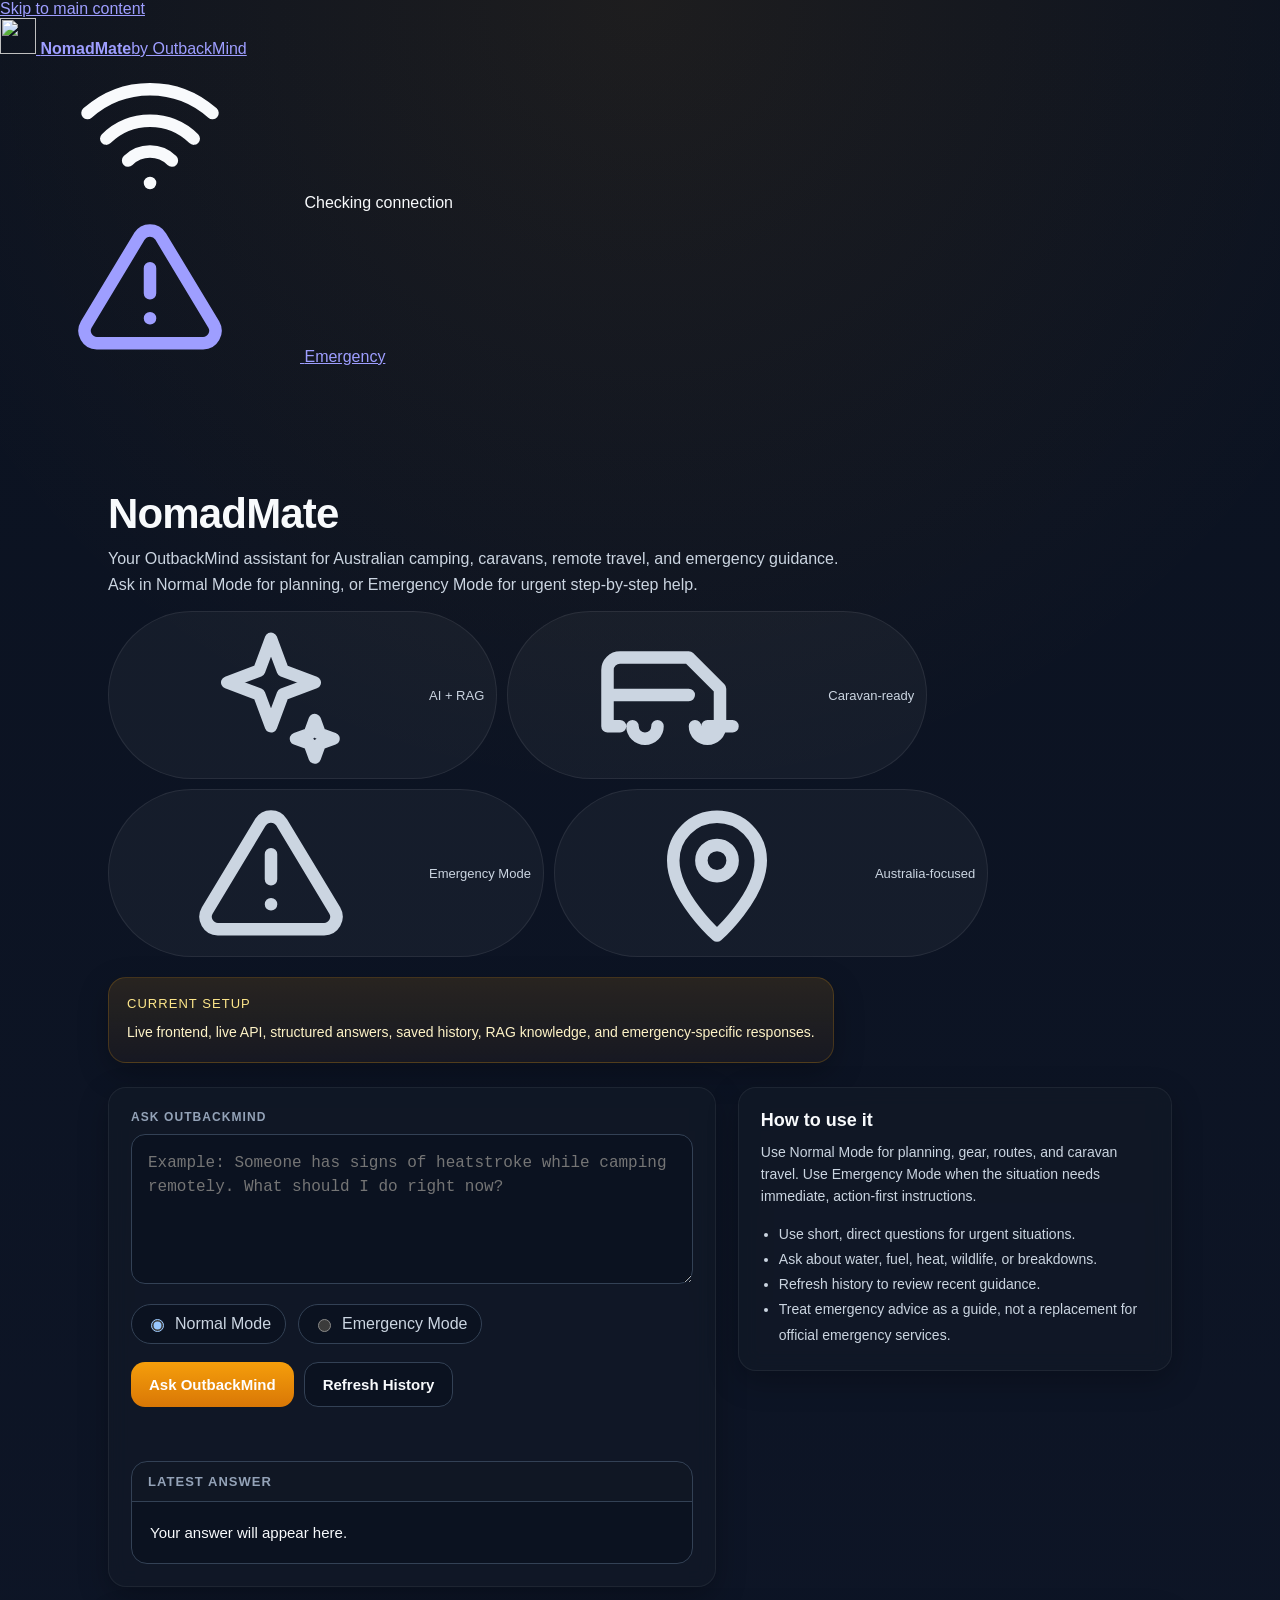
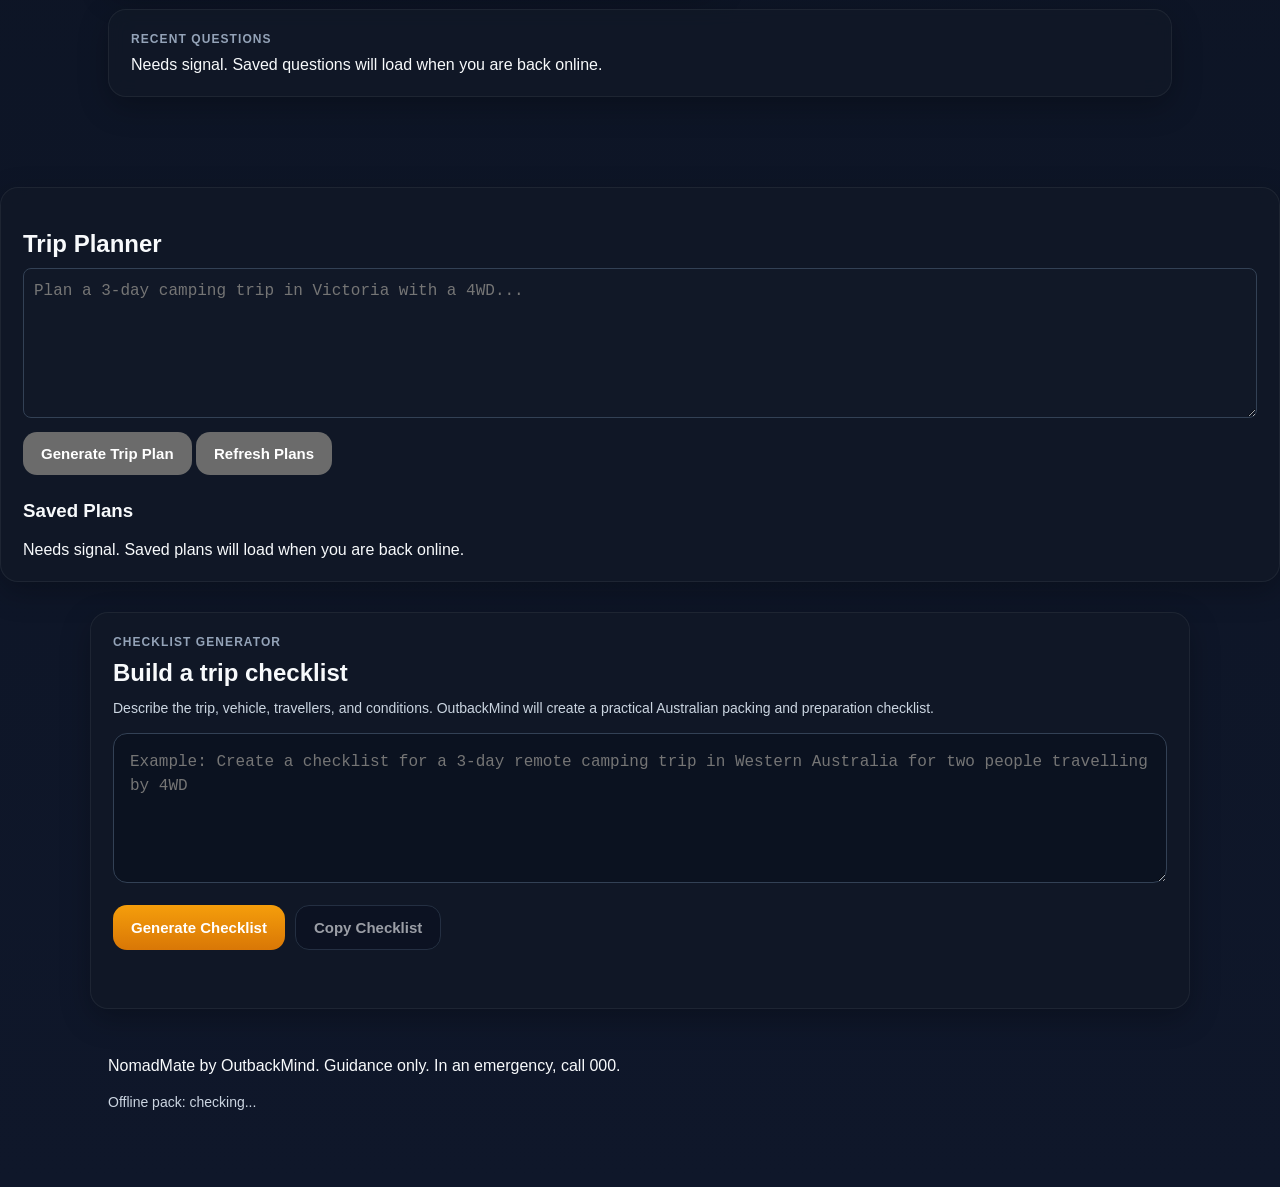
==== frontend/index.html @ 7f00652a "Offline Stage 1: NomadMate PWA, offline emergency screen (first-aid DRAFT)" ====
<!DOCTYPE html>
<html lang="en-AU">
<head>
  <meta charset="UTF-8" />
  <title>NomadMate by OutbackMind</title>
  <meta name="viewport" content="width=device-width, initial-scale=1.0" />
  <meta name="description" content="NomadMate by OutbackMind: outback and caravan travel help for Australia, with an Emergency screen that opens without phone signal." />
  <meta name="theme-color" content="#0b1220" />
  <meta name="color-scheme" content="dark" />
  <link rel="manifest" href="/manifest.webmanifest" />
  <link rel="icon" href="/icons/favicon.svg" type="image/svg+xml" />
  <link rel="icon" href="/icons/favicon.ico" sizes="48x48" />
  <link rel="apple-touch-icon" href="/icons/apple-touch-icon.png" />
  <meta name="mobile-web-app-capable" content="yes" />
  <meta name="apple-mobile-web-app-capable" content="yes" />
  <meta name="apple-mobile-web-app-title" content="NomadMate" />
  <meta name="apple-mobile-web-app-status-bar-style" content="black-translucent" />
  <style>
    :root {
      --bg: #0b1220;
      --panel: #111827;
      --panel-2: #1f2937;
      --border: #334155;
      --text: #f8fafc;
      --muted: #cbd5e1;
      --muted-2: #94a3b8;
      --accent: #d97706;
      --accent-2: #f59e0b;
      --danger: #b91c1c;
      --danger-2: #7f1d1d;
      --ok: #065f46;
      --ok-2: #10b981;
      --shadow: 0 10px 30px rgba(0,0,0,0.25);
      --radius: 18px;
    }

    * {
      box-sizing: border-box;
    }

    body {
      font-family: Arial, sans-serif;
      background:
        radial-gradient(circle at top, rgba(245,158,11,0.08), transparent 28%),
        linear-gradient(180deg, #0b1220 0%, #0f172a 100%);
      color: var(--text);
      margin: 0;
      padding: 0;
    }

    .wrap {
      max-width: 1100px;
      margin: 0 auto;
      padding: 32px 18px 60px;
    }

    .hero {
      display: flex;
      justify-content: space-between;
      gap: 20px;
      align-items: flex-start;
      margin-bottom: 24px;
      flex-wrap: wrap;
    }

    .hero-left h1 {
      font-size: 42px;
      margin: 0 0 8px;
      letter-spacing: -0.02em;
    }

    .hero-left p {
      margin: 0;
      color: var(--muted);
      max-width: 760px;
      line-height: 1.6;
      font-size: 16px;
    }

    .brand-badges {
      display: flex;
      gap: 10px;
      flex-wrap: wrap;
      margin-top: 14px;
    }

    .badge {
      display: inline-flex;
      align-items: center;
      gap: 8px;
      background: rgba(255,255,255,0.04);
      border: 1px solid rgba(255,255,255,0.08);
      color: var(--muted);
      border-radius: 999px;
      padding: 8px 12px;
      font-size: 13px;
    }

    .hero-card {
      min-width: 260px;
      background: linear-gradient(180deg, rgba(245,158,11,0.12), rgba(217,119,6,0.05));
      border: 1px solid rgba(245,158,11,0.2);
      border-radius: var(--radius);
      padding: 18px;
      box-shadow: var(--shadow);
    }

    .hero-card-title {
      font-size: 13px;
      color: #fde68a;
      text-transform: uppercase;
      letter-spacing: 0.08em;
      margin-bottom: 10px;
    }

    .hero-card p {
      margin: 0;
      color: #fef3c7;
      line-height: 1.6;
      font-size: 14px;
    }

    .grid {
      display: grid;
      grid-template-columns: 1.4fr 1fr;
      gap: 22px;
      align-items: start;
    }

    .card {
      background: rgba(17,24,39,0.92);
      border: 1px solid rgba(255,255,255,0.06);
      border-radius: var(--radius);
      padding: 22px;
      box-shadow: var(--shadow);
      backdrop-filter: blur(10px);
    }

    .label {
      font-size: 12px;
      color: var(--muted-2);
      text-transform: uppercase;
      letter-spacing: 0.09em;
      margin-bottom: 10px;
      font-weight: bold;
    }

    textarea {
      width: 100%;
      min-height: 150px;
      border-radius: 14px;
      border: 1px solid var(--border);
      background: #0b1220;
      color: var(--text);
      padding: 16px;
      font-size: 16px;
      line-height: 1.5;
      resize: vertical;
      outline: none;
    }

    textarea:focus {
      border-color: var(--accent);
      box-shadow: 0 0 0 3px rgba(217,119,6,0.15);
    }

    .mode-wrap {
      margin-top: 16px;
      display: flex;
      gap: 12px;
      align-items: center;
      flex-wrap: wrap;
    }

    .mode-pill {
      display: inline-flex;
      align-items: center;
      gap: 8px;
      padding: 10px 14px;
      border-radius: 999px;
      background: #0b1220;
      border: 1px solid var(--border);
      color: var(--muted);
      cursor: pointer;
      transition: 0.2s ease;
    }

    .mode-pill:hover {
      border-color: var(--accent);
    }

    .actions {
      display: flex;
      gap: 10px;
      flex-wrap: wrap;
      margin-top: 18px;
    }

    button {
      border: none;
      border-radius: 14px;
      padding: 13px 18px;
      font-size: 15px;
      cursor: pointer;
      font-weight: bold;
      transition: transform 0.08s ease, opacity 0.2s ease;
    }

    button:hover {
      transform: translateY(-1px);
    }

    button:disabled {
      opacity: 0.6;
      cursor: not-allowed;
      transform: none;
    }

    .btn-primary {
      background: linear-gradient(180deg, var(--accent-2), var(--accent));
      color: white;
    }

    .btn-secondary {
      background: #0b1220;
      color: var(--text);
      border: 1px solid var(--border);
    }

    .status {
      margin-top: 14px;
      font-size: 14px;
      color: #fbbf24;
      min-height: 22px;
    }

    .output {
      margin-top: 18px;
      padding: 0;
      border-radius: 16px;
      background: #0b1220;
      border: 1px solid var(--border);
      overflow: hidden;
    }

    .output-header {
      padding: 12px 16px;
      border-bottom: 1px solid var(--border);
      background: rgba(255,255,255,0.02);
      font-size: 13px;
      color: var(--muted-2);
      text-transform: uppercase;
      letter-spacing: 0.08em;
      font-weight: bold;
    }

    .output-body {
      padding: 18px;
      white-space: pre-wrap;
      line-height: 1.7;
      color: var(--text);
      font-size: 15px;
    }

    .output.emergency {
      border-color: rgba(185,28,28,0.6);
      box-shadow: 0 0 0 1px rgba(185,28,28,0.15);
    }

    .output.emergency .output-header {
      background: rgba(185,28,28,0.14);
      color: #fecaca;
      border-bottom-color: rgba(185,28,28,0.3);
    }

    .side-card-title {
      margin: 0 0 10px;
      font-size: 18px;
    }

    .mini-note {
      color: var(--muted);
      font-size: 14px;
      line-height: 1.6;
      margin-top: 0;
    }

    .history {
      display: flex;
      flex-direction: column;
      gap: 14px;
    }

    .history-item {
      padding: 16px;
      border-radius: 16px;
      background: #0b1220;
      border: 1px solid var(--border);
    }

    .history-top {
      display: flex;
      justify-content: space-between;
      gap: 10px;
      align-items: center;
      margin-bottom: 10px;
      flex-wrap: wrap;
    }

    .history-q {
      font-weight: bold;
      color: var(--text);
      line-height: 1.5;
    }

    .history-a {
      color: var(--muted);
      line-height: 1.6;
      margin-top: 8px;
      white-space: pre-wrap;
    }

    .history-time {
      margin-top: 10px;
      font-size: 12px;
      color: var(--muted-2);
    }

    .emergency-badge {
      display: inline-block;
      padding: 5px 9px;
      font-size: 12px;
      border-radius: 999px;
      background: linear-gradient(180deg, var(--danger), var(--danger-2));
      color: #fff;
      font-weight: bold;
      letter-spacing: 0.04em;
    }

    .normal-badge {
      display: inline-block;
      padding: 5px 9px;
      font-size: 12px;
      border-radius: 999px;
      background: rgba(16,185,129,0.12);
      border: 1px solid rgba(16,185,129,0.25);
      color: #d1fae5;
      font-weight: bold;
      letter-spacing: 0.04em;
    }

    .helper-list {
      margin: 14px 0 0;
      padding-left: 18px;
      color: var(--muted);
      line-height: 1.8;
      font-size: 14px;
    }

    .checklist-output {
      margin-top: 18px;
      padding: 18px;
      border-radius: 16px;
      background: #0b1220;
      border: 1px solid var(--border);
      color: var(--text);
      line-height: 1.75;
    }

    .checklist-output:empty {
      display: none;
    }

    @media (max-width: 900px) {
      .grid {
        grid-template-columns: 1fr;
      }

      .hero-left h1 {
        font-size: 34px;
      }
    }
  </style>
  <link rel="stylesheet" href="/css/offline.css" />
</head>
<body>
<svg xmlns="http://www.w3.org/2000/svg" style="position:absolute;width:0;height:0;overflow:hidden" aria-hidden="true" focusable="false">
  <symbol id="i-phone" viewBox="0 0 24 24"><path fill="none" stroke="currentColor" stroke-width="2" stroke-linecap="round" stroke-linejoin="round" d="M22 16.9v3a2 2 0 0 1-2.2 2 19.8 19.8 0 0 1-8.6-3.1 19.5 19.5 0 0 1-6-6A19.8 19.8 0 0 1 2.1 4.2 2 2 0 0 1 4.1 2h3a2 2 0 0 1 2 1.7c.1 1 .4 1.9.7 2.8a2 2 0 0 1-.5 2.1L8 9.9a16 16 0 0 0 6 6l1.3-1.3a2 2 0 0 1 2.1-.4c.9.3 1.8.6 2.8.7a2 2 0 0 1 1.7 2z"/></symbol>
  <symbol id="i-pin" viewBox="0 0 24 24"><path fill="none" stroke="currentColor" stroke-width="2" stroke-linecap="round" stroke-linejoin="round" d="M12 22s7-6.2 7-12a7 7 0 1 0-14 0c0 5.8 7 12 7 12z"/><circle cx="12" cy="10" r="2.5" fill="none" stroke="currentColor" stroke-width="2"/></symbol>
  <symbol id="i-alert" viewBox="0 0 24 24"><path fill="none" stroke="currentColor" stroke-width="2" stroke-linecap="round" stroke-linejoin="round" d="M10.3 3.9 1.8 18a2 2 0 0 0 1.7 3h17a2 2 0 0 0 1.7-3L13.7 3.9a2 2 0 0 0-3.4 0zM12 9v4m0 4h.01"/></symbol>
  <symbol id="i-wifi-off" viewBox="0 0 24 24"><path fill="none" stroke="currentColor" stroke-width="2" stroke-linecap="round" stroke-linejoin="round" d="M2 2l20 20M8.5 16.4a5 5 0 0 1 7 0M2 8.8a15 15 0 0 1 4.2-2.6M10.7 5.1A15 15 0 0 1 22 8.8M5 12.9a10 10 0 0 1 5.2-2.8M19 12.9a10 10 0 0 0-2.7-1.9M12 20h.01"/></symbol>
  <symbol id="i-wifi" viewBox="0 0 24 24"><path fill="none" stroke="currentColor" stroke-width="2" stroke-linecap="round" stroke-linejoin="round" d="M5 12.9a10 10 0 0 1 14 0M2 8.8a15 15 0 0 1 20 0M8.5 16.4a5 5 0 0 1 7 0M12 20h.01"/></symbol>
  <symbol id="i-copy" viewBox="0 0 24 24"><rect x="9" y="9" width="13" height="13" rx="2" fill="none" stroke="currentColor" stroke-width="2"/><path fill="none" stroke="currentColor" stroke-width="2" stroke-linecap="round" d="M5 15H4a2 2 0 0 1-2-2V4a2 2 0 0 1 2-2h9a2 2 0 0 1 2 2v1"/></symbol>
  <symbol id="i-check" viewBox="0 0 24 24"><path fill="none" stroke="currentColor" stroke-width="2.5" stroke-linecap="round" stroke-linejoin="round" d="M20 6 9 17l-5-5"/></symbol>
  <symbol id="i-x" viewBox="0 0 24 24"><path fill="none" stroke="currentColor" stroke-width="2.5" stroke-linecap="round" stroke-linejoin="round" d="M18 6 6 18M6 6l12 12"/></symbol>
  <symbol id="i-external" viewBox="0 0 24 24"><path fill="none" stroke="currentColor" stroke-width="2" stroke-linecap="round" stroke-linejoin="round" d="M18 13v6a2 2 0 0 1-2 2H5a2 2 0 0 1-2-2V8a2 2 0 0 1 2-2h6M15 3h6v6M10 14 21 3"/></symbol>
  <symbol id="i-cross" viewBox="0 0 24 24"><path fill="none" stroke="currentColor" stroke-width="2" stroke-linejoin="round" d="M9 3h6v6h6v6h-6v6H9v-6H3V9h6z"/></symbol>
  <symbol id="i-home" viewBox="0 0 24 24"><path fill="none" stroke="currentColor" stroke-width="2" stroke-linecap="round" stroke-linejoin="round" d="M3 11 12 3l9 8v10a1 1 0 0 1-1 1h-5v-7H9v7H4a1 1 0 0 1-1-1z"/></symbol>
  <symbol id="i-spark" viewBox="0 0 24 24"><path fill="none" stroke="currentColor" stroke-width="2" stroke-linecap="round" stroke-linejoin="round" d="M12 3l1.9 5.1L19 10l-5.1 1.9L12 17l-1.9-5.1L5 10l5.1-1.9zM19 16l.8 2.2L22 19l-2.2.8L19 22l-.8-2.2L16 19l2.2-.8z"/></symbol>
  <symbol id="i-van" viewBox="0 0 24 24"><path fill="none" stroke="currentColor" stroke-width="2" stroke-linecap="round" stroke-linejoin="round" d="M2 17V8a2 2 0 0 1 2-2h11l5 5v6M2 17h2m14 0h4M6 17a2 2 0 1 0 4 0m6 0a2 2 0 1 0 4 0M2 12h13"/></symbol>
  <symbol id="i-download" viewBox="0 0 24 24"><path fill="none" stroke="currentColor" stroke-width="2" stroke-linecap="round" stroke-linejoin="round" d="M12 3v12m0 0-4-4m4 4 4-4M4 21h16"/></symbol>
  <symbol id="i-refresh" viewBox="0 0 24 24"><path fill="none" stroke="currentColor" stroke-width="2" stroke-linecap="round" stroke-linejoin="round" d="M21 12a9 9 0 1 1-3-6.7L21 8m0-5v5h-5"/></symbol>
  <symbol id="i-chevron" viewBox="0 0 24 24"><path fill="none" stroke="currentColor" stroke-width="2.5" stroke-linecap="round" stroke-linejoin="round" d="m6 9 6 6 6-6"/></symbol>
</svg>
<a class="skip-link" href="#main">Skip to main content</a>
<header class="topbar">
  <a class="brand" href="#" id="brandLink" aria-label="NomadMate home">
    <img src="/icons/icon-192.png" alt="" width="36" height="36" class="brand-icon" />
    <span class="brand-text"><strong>NomadMate</strong><span class="brand-sub">by OutbackMind</span></span>
  </a>
  <div class="topbar-right">
    <div id="connPill" class="conn-pill is-checking" role="status" aria-live="polite">
      <svg class="icon" aria-hidden="true"><use href="#i-wifi"/></svg>
      <span id="connText">Checking connection</span>
    </div>
    <a id="emergencyBtn" class="emergency-top" href="#emergency">
      <svg class="icon" aria-hidden="true"><use href="#i-alert"/></svg>
      <span>Emergency</span>
    </a>
  </div>
</header>
<div id="updateBar" class="update-bar" role="status" aria-live="polite" hidden>
  <span>Update available. Reloading applies it.</span>
  <button type="button" id="updateReload" class="btn-primary">Reload</button>
  <button type="button" id="updateLater" class="btn-secondary">Later</button>
</div>
<main id="main" tabindex="-1">
<section id="view-home" aria-label="NomadMate">
  <div class="wrap offline-wrap" id="offlineBannerWrap">
    <div id="offlineBanner" class="offline-banner" role="note" hidden>
      <svg class="icon" aria-hidden="true"><use href="#i-wifi-off"/></svg>
      <div>
        <p><strong>You are offline.</strong> Asking questions, trip plans and checklists need signal. The Emergency screen works without signal.</p>
        <a class="offline-cta" href="#emergency">Open the Emergency screen</a>
      </div>
    </div>
  </div>
  <div class="wrap">
    <div class="hero">
      <div class="hero-left">
        <h1>NomadMate</h1>
        <p>Your OutbackMind assistant for Australian camping, caravans, remote travel, and emergency guidance. Ask in Normal Mode for planning, or Emergency Mode for urgent step-by-step help.</p>

        <div class="brand-badges">
          <div class="badge"><svg class="icon" aria-hidden="true"><use href="#i-spark"/></svg>AI + RAG</div>
          <div class="badge"><svg class="icon" aria-hidden="true"><use href="#i-van"/></svg>Caravan-ready</div>
          <div class="badge"><svg class="icon" aria-hidden="true"><use href="#i-alert"/></svg>Emergency Mode</div>
          <div class="badge"><svg class="icon" aria-hidden="true"><use href="#i-pin"/></svg>Australia-focused</div>
        </div>
      </div>

      <div class="hero-card">
        <div class="hero-card-title">Current Setup</div>
        <p>Live frontend, live API, structured answers, saved history, RAG knowledge, and emergency-specific responses.</p>
      </div>
    </div>

    <div class="grid">
      <div class="card" id="askCard" data-needs-network data-offline-label="Asking questions">
        <div class="label">Ask OutbackMind</div>
        <textarea id="question" aria-label="Your question for NomadMate" placeholder="Example: Someone has signs of heatstroke while camping remotely. What should I do right now?"></textarea>

        <div class="mode-wrap" role="radiogroup" aria-label="Answer mode">
          <label class="mode-pill">
            <input type="radio" name="mode" value="normal" checked />
            <span>Normal Mode</span>
          </label>

          <label class="mode-pill">
            <input type="radio" name="mode" value="emergency" />
            <span>Emergency Mode</span>
          </label>
        </div>

        <div class="actions">
          <button id="askBtn" class="btn-primary">Ask OutbackMind</button>
          <button id="refreshBtn" class="btn-secondary">Refresh History</button>
        </div>

        <div class="status" id="status" role="status" aria-live="polite"></div>

        <div class="output" id="outputCard">
          <div class="output-header" id="outputHeader">Latest Answer</div>
          <div class="output-body" id="output">Your answer will appear here.</div>
        </div>
      </div>

      <div class="card">
        <h2 class="side-card-title">How to use it</h2>
        <p class="mini-note">Use Normal Mode for planning, gear, routes, and caravan travel. Use Emergency Mode when the situation needs immediate, action-first instructions.</p>

        <ul class="helper-list">
          <li>Use short, direct questions for urgent situations.</li>
          <li>Ask about water, fuel, heat, wildlife, or breakdowns.</li>
          <li>Refresh history to review recent guidance.</li>
          <li>Treat emergency advice as a guide, not a replacement for official emergency services.</li>
        </ul>
      </div>
    </div>

    <div class="card" id="historyCard" data-needs-network data-offline-label="Recent questions" style="margin-top: 22px;">
      <div class="label">Recent Questions</div>
      <div id="history" class="history">Loading history...</div>
    </div>
  </div>

  <div class="card" id="planCard" data-needs-network data-offline-label="Trip planning and saved plans" style="margin-top:30px;">
  <h2 style="margin-bottom:10px;">Trip Planner</h2>

  <textarea id="tripInput" aria-label="Describe the trip you want planned" placeholder="Plan a 3-day camping trip in Victoria with a 4WD..."
    style="width:100%; padding:10px; border-radius:8px; background:#111827; color:#fff; border:1px solid #334155;"></textarea>

  <div style="margin-top:10px;">
    <button id="planBtn">Generate Trip Plan</button>
    <button id="refreshPlansBtn">Refresh Plans</button>
  </div>

  <div id="tripStatus" role="status" aria-live="polite" style="margin-top:10px; color:#94a3b8;"></div>

  <div id="tripOutput" style="margin-top:15px;"></div>

  <h3 style="margin-top:25px;">Saved Plans</h3>
  <div id="tripHistory"></div>
</div>

<div class="card" id="checklistCard" data-needs-network data-offline-label="The checklist generator" style="margin:30px auto 0; max-width:1100px;">
  <div class="label">Checklist Generator</div>
  <h2 style="margin:0 0 10px;">Build a trip checklist</h2>
  <p class="mini-note">Describe the trip, vehicle, travellers, and conditions. OutbackMind will create a practical Australian packing and preparation checklist.</p>

  <textarea id="checklistInput" aria-label="Describe the trip for your checklist" placeholder="Example: Create a checklist for a 3-day remote camping trip in Western Australia for two people travelling by 4WD"></textarea>

  <div class="actions">
    <button id="checklistBtn" class="btn-primary">Generate Checklist</button>
    <button id="copyChecklistBtn" class="btn-secondary" disabled>Copy Checklist</button>
  </div>

  <div id="checklistStatus" class="status" role="status" aria-live="polite"></div>
  <div id="checklistOutput" class="checklist-output"></div>
</div>

</section>

<section id="view-emergency" class="emergency-view" aria-labelledby="emergencyTitle" hidden>
  <div class="wrap">
    <a class="back-link" href="#" id="backHome"><svg class="icon" aria-hidden="true"><use href="#i-home"/></svg>Back to NomadMate</a>
    <h1 id="emergencyTitle" tabindex="-1">Emergency</h1>
    <div id="emergencyRoot" aria-live="off">
      <noscript><p>This screen needs JavaScript. If you are in danger, call 000 (or 112 on a mobile phone).</p></noscript>
      <p class="loading-note">Loading emergency information...</p>
    </div>
  </div>
</section>
</main>

<section id="installArea" class="wrap install-area" aria-label="Install NomadMate" hidden>
  <div class="card" id="installAndroid" hidden>
    <div class="label">Install</div>
    <p class="mini-note">Install NomadMate on this phone so it opens like an app, and the Emergency screen works without signal.</p>
    <div class="actions"><button type="button" id="installBtn" class="btn-primary"><svg class="icon" aria-hidden="true"><use href="#i-download"/></svg>Install NomadMate</button></div>
  </div>
  <div class="card" id="installIos" hidden>
    <div class="label">Add to Home Screen</div>
    <p class="mini-note">On iPhone and iPad, offline data is only kept reliably if NomadMate is on your Home Screen. In Safari: tap the Share button, then Add to Home Screen.</p>
    <div class="actions"><button type="button" id="iosDismiss" class="btn-secondary">Got it</button></div>
  </div>
</section>

<footer class="site-footer">
  <div class="wrap">
    <p>NomadMate by OutbackMind. Guidance only. In an emergency, call 000.</p>
    <p class="mini-note" id="packStatus">Offline pack: checking...</p>
  </div>
</footer>

<script src="/js/offline.js"></script>
<script src="/js/emergency.js"></script>
<script>
  // js/offline.js provides window.OM (connection state, config, service worker). This stub keeps the
  // app working as before if that file ever fails to load.
  const OM = window.OM || {
    apiBase: () => "https://api.outbackmind.au",
    isOnline: () => true,
    configReady: Promise.resolve(),
    reportApiFailure() {},
    reportApiSuccess() {}
  };
  const api = (path) => OM.apiBase() + path;

  function isNetworkError(error) {
    return error instanceof TypeError || (error && error.name === "AbortError");
  }

  const NEEDS_SIGNAL_MSG = "Needs signal. NomadMate could not reach the service. Try again when you have signal.";

  function friendlyError(error) {
    if (isNetworkError(error)) {
      OM.reportApiFailure();
      return NEEDS_SIGNAL_MSG;
    }
    return error && error.message ? error.message : "Something went wrong.";
  }

  const askBtn = document.getElementById("askBtn");
  const refreshBtn = document.getElementById("refreshBtn");
  const questionEl = document.getElementById("question");
  const outputEl = document.getElementById("output");
  const outputCardEl = document.getElementById("outputCard");
  const outputHeaderEl = document.getElementById("outputHeader");
  const statusEl = document.getElementById("status");
  const historyEl = document.getElementById("history");

  const planBtn = document.getElementById("planBtn");
  const tripInput = document.getElementById("tripInput");
  const tripOutput = document.getElementById("tripOutput");
  const tripStatus = document.getElementById("tripStatus");
  const tripHistory = document.getElementById("tripHistory");
  const refreshPlansBtn = document.getElementById("refreshPlansBtn");

  const checklistBtn = document.getElementById("checklistBtn");
  const copyChecklistBtn = document.getElementById("copyChecklistBtn");
  const checklistInput = document.getElementById("checklistInput");
  const checklistStatus = document.getElementById("checklistStatus");
  const checklistOutput = document.getElementById("checklistOutput");
  let latestChecklist = "";

  // Anonymous per-browser id so each visitor only sees their own history.
  const CLIENT_ID = (() => {
    const KEY = "outbackmind_client_id";
    let id = null;
    try { id = localStorage.getItem(KEY); } catch (e) {}
    const valid = /^[0-9a-f]{8}-[0-9a-f]{4}-[0-9a-f]{4}-[0-9a-f]{4}-[0-9a-f]{12}$/i;
    if (!id || !valid.test(id)) {
      id = (window.crypto && crypto.randomUUID)
        ? crypto.randomUUID()
        : "xxxxxxxx-xxxx-4xxx-yxxx-xxxxxxxxxxxx".replace(/[xy]/g, c => {
            const r = Math.random() * 16 | 0;
            return (c === "x" ? r : (r & 0x3 | 0x8)).toString(16);
          });
      try { localStorage.setItem(KEY, id); } catch (e) {}
    }
    return id;
  })();

  function getSelectedMode() {
    const checked = document.querySelector('input[name="mode"]:checked');
    return checked ? checked.value : "normal";
  }

  function escapeHtml(text) {
    return String(text)
      .replaceAll("&", "&amp;")
      .replaceAll("<", "&lt;")
      .replaceAll(">", "&gt;")
      .replaceAll('"', "&quot;")
      .replaceAll("'", "&#39;");
  }

  function formatAnswer(text) {
    const linked = escapeHtml(text).replace(
      /(https?:\/\/[^\s<]+)/g,
      '<a href="$1" target="_blank" rel="noopener noreferrer" style="color:#f59e0b;">$1</a>'
    );

    return linked.replace(/\n/g, "<br>");
  }

  function formatPlan(text) {
    return escapeHtml(text).replace(/\n/g, "<br>");
  }

  function formatChecklist(text) {
    return escapeHtml(text).replace(/\n/g, "<br>");
  }

function renderRecommendedGear(items) {
  if (!items || !items.length) {
    return "";
  }

  return `
    <div style="margin-top:18px; padding-top:16px; border-top:1px solid #334155;">
      <div style="font-size:12px; color:#94a3b8; text-transform:uppercase; letter-spacing:0.08em; margin-bottom:10px; font-weight:bold;">
        Smart Gear Recommendations
      </div>

      <div style="display:flex; flex-direction:column; gap:8px;">
        ${items.map(item => `
          <div style="
            background:#0b1220;
            border:1px solid #334155;
            border-radius:12px;
            padding:10px 12px;
          ">
            <div style="display:flex; justify-content:space-between; gap:10px; align-items:flex-start;">
              <div>
                <div style="font-size:14px; color:#f59e0b; font-weight:700;">
                  ${escapeHtml(item.name || "Recommended Gear")}
                </div>
                <div style="font-size:12px; color:#cbd5e1; line-height:1.4; margin-top:4px;">
                  ${escapeHtml(item.use_case || "")}
                </div>
              </div>

              <div style="
                white-space:nowrap;
                font-size:10px;
                color:#10b981;
                border:1px solid rgba(16,185,129,0.4);
                border-radius:999px;
                padding:3px 7px;
                font-weight:700;
              ">
                ${escapeHtml(item.priority || "Recommended")}
              </div>
            </div>

            <div style="font-size:10px; color:#94a3b8; text-transform:uppercase; letter-spacing:0.06em; margin-top:6px;">
              ${escapeHtml(item.category || "Gear")}
            </div>
          </div>
        `).join("")}
      </div>
    </div>
  `;
}
  async function loadHistory() {
    if (!OM.isOnline()) {
      historyEl.textContent = "Needs signal. Saved questions are not stored on this phone yet, so they cannot be shown offline.";
      return;
    }
    historyEl.textContent = "Loading...";
    try {
      const response = await fetch(api("/history"), { headers: { "X-Client-Id": CLIENT_ID } });
      if (!response.ok) {
        throw new Error(`History API returned ${response.status}`);
      }

      OM.reportApiSuccess();
      const items = await response.json();

      if (!items.length) {
        historyEl.textContent = "No saved questions yet.";
        return;
      }

      historyEl.innerHTML = items.map(item => `
        <div class="history-item">
          <div class="history-top">
            <div class="history-q">Q: ${escapeHtml(item.question)}</div>
            ${item.mode === "emergency"
              ? '<span class="emergency-badge">EMERGENCY</span>'
              : '<span class="normal-badge">NORMAL</span>'}
          </div>
          <div class="history-a">${formatAnswer(item.answer)}</div>
          <div class="history-time">${escapeHtml(item.created_at)}</div>
        </div>
      `).join("");
    } catch (error) {
      historyEl.textContent = isNetworkError(error)
        ? (OM.reportApiFailure(), "Needs signal. Saved questions will load when you are back online.")
        : `Failed to load history: ${error.message}`;
    }
  }

  async function loadTripPlans() {
  if (!OM.isOnline()) {
    tripHistory.textContent = "Needs signal. Saved plans are not stored on this phone yet, so they cannot be shown offline.";
    return;
  }
  tripHistory.textContent = "Loading...";

  try {
    const response = await fetch(api("/trip-plans"), { headers: { "X-Client-Id": CLIENT_ID } });
    if (!response.ok) {
      throw new Error(`Trip Plans API returned ${response.status}`);
    }

    OM.reportApiSuccess();
    const items = await response.json();

    if (!items.length) {
      tripHistory.textContent = "No saved plans yet.";
      return;
    }

    tripHistory.innerHTML = items.map(item => `
      <div class="history-item" style="margin-bottom:15px;">
        <div><strong>${escapeHtml(item.request)}</strong></div>

        <div id="trip-plan-${item.id}" style="margin-top:5px;">
          ${formatPlan(item.plan)}
        </div>

        <div style="margin-top:8px;">
          <button
            class="copy-plan-btn"
            data-plan-id="${item.id}"
            style="
              display:inline-block;
              padding:6px 10px;
              border-radius:8px;
              background:#0b1220;
              border:1px solid #334155;
              color:#f59e0b;
              font-weight:600;
              font-size:12px;
              margin-right:8px;
              cursor:pointer;
            "
          >
            Copy Plan
          </button>

          <a
            href="${api("/trip-plans/" + encodeURIComponent(item.id) + "/pdf")}?client_id=${encodeURIComponent(CLIENT_ID)}"
            target="_blank"
            rel="noopener noreferrer"
            style="
              display:inline-block;
              padding:6px 10px;
              border-radius:8px;
              background:#0b1220;
              border:1px solid #334155;
              color:#f59e0b;
              text-decoration:none;
              font-weight:600;
              font-size:12px;
            "
          >
            Download PDF
          </a>
        </div>

        <div style="font-size:12px; color:#94a3b8; margin-top:5px;">
          ${escapeHtml(item.created_at)}
        </div>
      </div>
    `).join("");

    document.querySelectorAll(".copy-plan-btn").forEach(btn => {
  btn.addEventListener("click", () => {
    const id = btn.getAttribute("data-plan-id");
    const el = document.getElementById(`trip-plan-${id}`);

    if (!el) {
      btn.textContent = "Error";
      return;
    }

       const rawText = el.innerText;

// Clean + formatted version
const formatted = `Trip Plan\n\n${rawText}\n\nGenerated by OutbackMind`;

navigator.clipboard.writeText(formatted)
  .then(() => {
    btn.textContent = "Copied";
    setTimeout(() => {
      btn.textContent = "Copy Plan";
    }, 1500);
  })
  .catch(() => {
    btn.textContent = "Failed";
  });
      });
    });

  } catch (error) {
    tripHistory.textContent = isNetworkError(error)
      ? (OM.reportApiFailure(), "Needs signal. Saved plans will load when you are back online.")
      : `Failed to load plans: ${error.message}`;
  }
}

  if (checklistBtn) {
    checklistBtn.addEventListener("click", async () => {
      const request = checklistInput.value.trim();

      if (!request) {
        checklistStatus.textContent = "Please describe the trip first.";
        return;
      }
      if (!OM.isOnline()) {
        checklistStatus.textContent = "Needs signal. The checklist generator needs an internet connection.";
        return;
      }

      checklistBtn.disabled = true;
      copyChecklistBtn.disabled = true;
      checklistStatus.textContent = "Generating your checklist...";
      checklistOutput.innerHTML = "";

      try {
        const response = await fetch(api("/generate-checklist"), {
          method: "POST",
          headers: {
            "Content-Type": "application/json",
            "X-Client-Id": CLIENT_ID
          },
          body: JSON.stringify({ request })
        });

        const data = await response.json();

        if (!response.ok) {
          throw new Error(data.detail || `Checklist API returned ${response.status}`);
        }

        OM.reportApiSuccess();
        latestChecklist = data.checklist || "";
        checklistOutput.innerHTML = formatChecklist(latestChecklist);
        checklistStatus.textContent = "Checklist generated.";
        copyChecklistBtn.disabled = !latestChecklist;
      } catch (error) {
        checklistStatus.textContent = isNetworkError(error)
          ? friendlyError(error)
          : `Could not generate checklist: ${error.message}`;
      } finally {
        checklistBtn.disabled = false;
      }
    });
  }

  if (copyChecklistBtn) {
    copyChecklistBtn.addEventListener("click", async () => {
      if (!latestChecklist) {
        return;
      }

      try {
        await navigator.clipboard.writeText(
          `OutbackMind Trip Checklist\n\n${latestChecklist}\n\nGenerated by OutbackMind`
        );
        copyChecklistBtn.textContent = "Copied!";
        setTimeout(() => {
          copyChecklistBtn.textContent = "Copy Checklist";
        }, 1500);
      } catch (error) {
        checklistStatus.textContent = "Could not copy the checklist.";
      }
    });
  }

  askBtn.addEventListener("click", async () => {
    const question = questionEl.value.trim();
    const mode = getSelectedMode();

    if (!question) {
      statusEl.textContent = "Please enter a question.";
      return;
    }

    if (!OM.isOnline()) {
      // Emergency questions are never queued or answered later: send people to the offline Emergency screen.
      if (mode === "emergency") {
        location.hash = "#emergency";
      } else {
        statusEl.textContent = "Needs signal. Asking a question needs an internet connection.";
      }
      return;
    }

    askBtn.disabled = true;
    statusEl.textContent = mode === "emergency"
      ? "Generating emergency guidance..."
      : "Thinking...";

    outputEl.textContent = "";
    outputCardEl.classList.toggle("emergency", mode === "emergency");
    outputHeaderEl.textContent = mode === "emergency"
      ? "Emergency Response"
      : "Latest Answer";

    try {
      const response = await fetch(api("/ask"), {
        method: "POST",
        headers: {
          "Content-Type": "application/json",
          "X-Client-Id": CLIENT_ID
        },
        body: JSON.stringify({ question, mode })
      });

      const data = await response.json();

      if (!response.ok) {
        let errorText = `API returned ${response.status}`;
        if (data.detail) {
          errorText = data.detail;
        }
        throw new Error(errorText);
      }

      OM.reportApiSuccess();
      outputEl.innerHTML =
        formatAnswer(data.answer || "") +
        renderRecommendedGear(data.recommended_gear || []);

      statusEl.textContent = mode === "emergency"
        ? "Emergency response received and saved."
        : "Response received and saved.";

      questionEl.value = "";
      await loadHistory();
    } catch (error) {
      statusEl.textContent = friendlyError(error);
      if (isNetworkError(error)) {
        outputEl.innerHTML = 'Could not reach the service. <a href="#emergency" style="color:#fbbf24;">Open the offline Emergency screen</a> if someone needs help now.';
      } else {
        outputEl.textContent = "Something went wrong while contacting OutbackMind.";
      }
    } finally {
      askBtn.disabled = false;
    }
  });

  if (planBtn) {
    planBtn.addEventListener("click", async () => {
      const request = tripInput.value.trim();

      if (!request) {
        tripStatus.textContent = "Please enter a trip request.";
        return;
      }
      if (!OM.isOnline()) {
        tripStatus.textContent = "Needs signal. Trip planning needs an internet connection.";
        return;
      }

      tripStatus.textContent = "Planning your trip...";
      tripOutput.innerHTML = "";
      planBtn.disabled = true;

      try {
        const response = await fetch(api("/plan-trip"), {
          method: "POST",
          headers: {
            "Content-Type": "application/json",
            "X-Client-Id": CLIENT_ID
          },
          body: JSON.stringify({ request })
        });

        const data = await response.json();

        if (!response.ok) {
          throw new Error(data.detail || "Failed to generate trip");
        }

        OM.reportApiSuccess();
        tripOutput.innerHTML = formatPlan(data.plan || "");
        tripStatus.textContent = "Trip plan generated and saved.";
        tripInput.value = "";
        await loadTripPlans();
      } catch (error) {
        tripStatus.textContent = friendlyError(error);
      } finally {
        planBtn.disabled = false;
      }
    });
  }

  if (refreshBtn) {
    refreshBtn.addEventListener("click", loadHistory);
  }

  if (refreshPlansBtn) {
    refreshPlansBtn.addEventListener("click", loadTripPlans);
  }

  // Wait for config (API address) before the first calls. OM.configReady never rejects.
  OM.configReady.then(() => {
    loadHistory();
    loadTripPlans();
  });

  // Refresh saved lists when the connection comes back.
  document.addEventListener("om:connectivity", (e) => {
    if (e.detail && e.detail.online && e.detail.changed) {
      loadHistory();
      loadTripPlans();
    }
  });
</script>
</body>
</html>
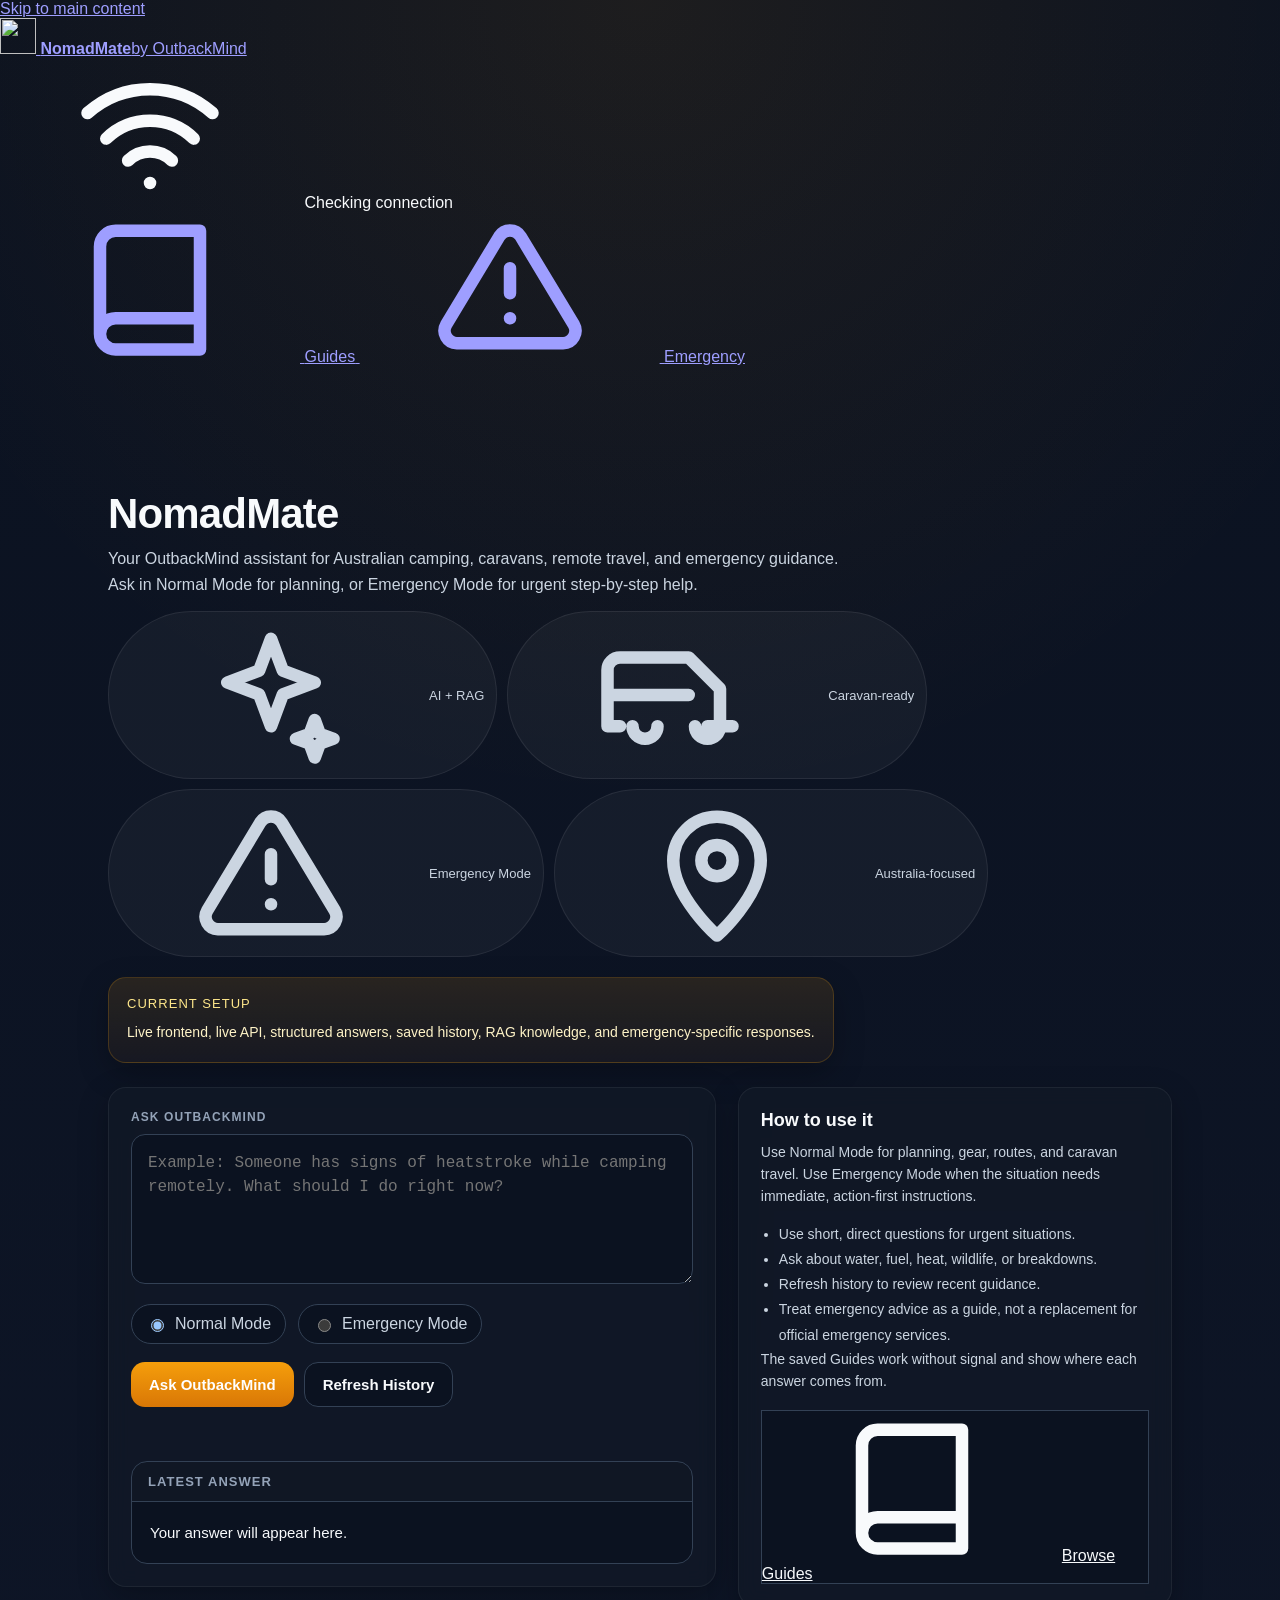
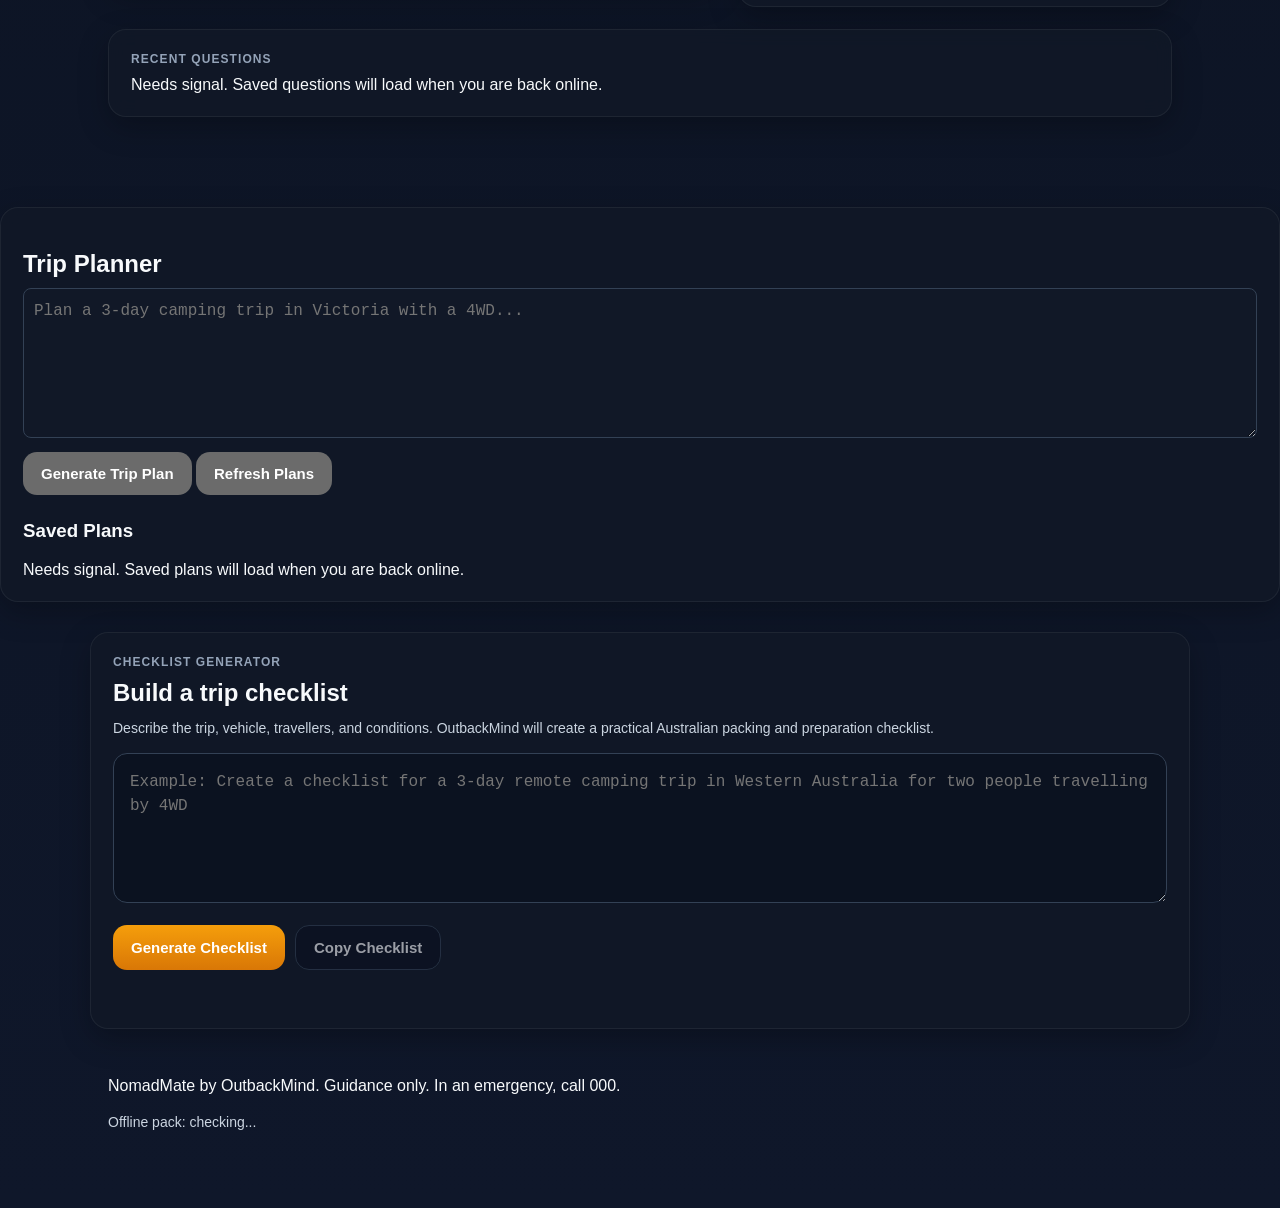
==== commit c1c1304a: "Offline mode stage 2: guides (62 approved guides, on-device search, offline Ask fallback); water gui" ====
--- a/frontend/index.html
+++ b/frontend/index.html
@@ -400,6 +400,8 @@
   <symbol id="i-van" viewBox="0 0 24 24"><path fill="none" stroke="currentColor" stroke-width="2" stroke-linecap="round" stroke-linejoin="round" d="M2 17V8a2 2 0 0 1 2-2h11l5 5v6M2 17h2m14 0h4M6 17a2 2 0 1 0 4 0m6 0a2 2 0 1 0 4 0M2 12h13"/></symbol>
   <symbol id="i-download" viewBox="0 0 24 24"><path fill="none" stroke="currentColor" stroke-width="2" stroke-linecap="round" stroke-linejoin="round" d="M12 3v12m0 0-4-4m4 4 4-4M4 21h16"/></symbol>
   <symbol id="i-refresh" viewBox="0 0 24 24"><path fill="none" stroke="currentColor" stroke-width="2" stroke-linecap="round" stroke-linejoin="round" d="M21 12a9 9 0 1 1-3-6.7L21 8m0-5v5h-5"/></symbol>
+  <symbol id="i-book" viewBox="0 0 24 24"><path fill="none" stroke="currentColor" stroke-width="2" stroke-linecap="round" stroke-linejoin="round" d="M4 19.5A2.5 2.5 0 0 1 6.5 17H20V3H6.5A2.5 2.5 0 0 0 4 5.5v14zM4 19.5A2.5 2.5 0 0 0 6.5 22H20v-5"/></symbol>
+  <symbol id="i-search" viewBox="0 0 24 24"><circle cx="11" cy="11" r="7" fill="none" stroke="currentColor" stroke-width="2"/><path fill="none" stroke="currentColor" stroke-width="2" stroke-linecap="round" d="m20 20-3.5-3.5"/></symbol>
   <symbol id="i-chevron" viewBox="0 0 24 24"><path fill="none" stroke="currentColor" stroke-width="2.5" stroke-linecap="round" stroke-linejoin="round" d="m6 9 6 6 6-6"/></symbol>
 </svg>
 <a class="skip-link" href="#main">Skip to main content</a>
@@ -413,6 +415,10 @@
       <svg class="icon" aria-hidden="true"><use href="#i-wifi"/></svg>
       <span id="connText">Checking connection</span>
     </div>
+    <a id="guidesBtn" class="guides-top" href="#guides">
+      <svg class="icon" aria-hidden="true"><use href="#i-book"/></svg>
+      <span>Guides</span>
+    </a>
     <a id="emergencyBtn" class="emergency-top" href="#emergency">
       <svg class="icon" aria-hidden="true"><use href="#i-alert"/></svg>
       <span>Emergency</span>
@@ -430,8 +436,9 @@
     <div id="offlineBanner" class="offline-banner" role="note" hidden>
       <svg class="icon" aria-hidden="true"><use href="#i-wifi-off"/></svg>
       <div>
-        <p><strong>You are offline.</strong> Asking questions, trip plans and checklists need signal. The Emergency screen works without signal.</p>
+        <p><strong>You are offline.</strong> AI answers, trip plans and checklists need signal. The Emergency screen and the saved Guides work without signal, and Ask searches the saved guides.</p>
         <a class="offline-cta" href="#emergency">Open the Emergency screen</a>
+        <a class="offline-cta offline-cta-alt" href="#guides">Browse offline guides</a>
       </div>
     </div>
   </div>
@@ -456,8 +463,9 @@
     </div>
 
     <div class="grid">
-      <div class="card" id="askCard" data-needs-network data-offline-label="Asking questions">
+      <div class="card" id="askCard">
         <div class="label">Ask OutbackMind</div>
+        <p id="askOfflineNote" class="callout-inline ask-offline-note" role="note" hidden><strong>Offline.</strong> Normal Mode will search the guides saved on this phone. That is a keyword match, not an AI answer. Emergency Mode opens the Emergency screen.</p>
         <textarea id="question" aria-label="Your question for NomadMate" placeholder="Example: Someone has signs of heatstroke while camping remotely. What should I do right now?"></textarea>
 
         <div class="mode-wrap" role="radiogroup" aria-label="Answer mode">
@@ -495,6 +503,8 @@
           <li>Refresh history to review recent guidance.</li>
           <li>Treat emergency advice as a guide, not a replacement for official emergency services.</li>
         </ul>
+        <p class="mini-note">The saved Guides work without signal and show where each answer comes from.</p>
+        <div class="actions"><a class="btn-secondary guides-cta" href="#guides"><svg class="icon" aria-hidden="true"><use href="#i-book"/></svg>Browse Guides</a></div>
       </div>
     </div>
 
@@ -548,6 +558,26 @@
     <div id="emergencyRoot" aria-live="off">
       <noscript><p>This screen needs JavaScript. If you are in danger, call 000 (or 112 on a mobile phone).</p></noscript>
       <p class="loading-note">Loading emergency information...</p>
+    </div>
+  </div>
+</section>
+<section id="view-guides" class="guides-view" aria-labelledby="guidesTitle" hidden>
+  <div class="wrap">
+    <a class="back-link" href="#" id="backHomeGuides"><svg class="icon" aria-hidden="true"><use href="#i-home"/></svg>Back to NomadMate</a>
+    <h1 id="guidesTitle" tabindex="-1">Guides</h1>
+    <form id="guideSearchForm" class="guide-search" role="search" autocomplete="off" aria-label="Search the guides">
+      <div id="guideSearchWrap">
+        <label for="guideSearch" class="guide-search-label">Search the guides (works without signal)</label>
+        <div class="guide-search-row">
+          <svg class="icon" aria-hidden="true"><use href="#i-search"/></svg>
+          <input id="guideSearch" type="search" enterkeyhint="search" placeholder="Try: snake bite, tyre pressure sand, water per day" autocapitalize="none" spellcheck="false" />
+        </div>
+      </div>
+    </form>
+    <div id="guideStatus" class="sr-only" role="status" aria-live="polite"></div>
+    <div id="guidesRoot" aria-live="off">
+      <noscript><p>This screen needs JavaScript. If you are in danger, call 000 (or 112 on a mobile phone).</p></noscript>
+      <p class="loading-note">Loading guides...</p>
     </div>
   </div>
 </section>
@@ -575,6 +605,8 @@
 
 <script src="/js/offline.js"></script>
 <script src="/js/emergency.js"></script>
+<script src="/js/search.js"></script>
+<script src="/js/guides.js"></script>
 <script>
   // js/offline.js provides window.OM (connection state, config, service worker). This stub keeps the
   // app working as before if that file ever fails to load.
@@ -678,6 +710,8 @@
     return "";
   }
 
+  // The API returns name, url and category. use_case and priority are shown only when the API sends them,
+  // so no empty text or an invented "Recommended" badge appears.
   return `
     <div style="margin-top:18px; padding-top:16px; border-top:1px solid #334155;">
       <div style="font-size:12px; color:#94a3b8; text-transform:uppercase; letter-spacing:0.08em; margin-bottom:10px; font-weight:bold;">
@@ -685,45 +719,49 @@
       </div>
 
       <div style="display:flex; flex-direction:column; gap:8px;">
-        ${items.map(item => `
-          <div style="
-            background:#0b1220;
-            border:1px solid #334155;
-            border-radius:12px;
-            padding:10px 12px;
-          ">
+        ${items.map(item => {
+          const name = escapeHtml(item.name || "Recommended gear");
+          const url = typeof item.url === "string" && /^https:\/\//i.test(item.url) ? item.url : "";
+          const title = url
+            ? `<a href="${escapeHtml(url)}" target="_blank" rel="noopener noreferrer" style="color:#f59e0b; text-decoration:underline;">${name}</a>`
+            : name;
+          const useCase = item.use_case
+            ? `<div style="font-size:12px; color:#cbd5e1; line-height:1.4; margin-top:4px;">${escapeHtml(item.use_case)}</div>`
+            : "";
+          const badge = item.priority
+            ? `<div style="white-space:nowrap; font-size:10px; color:#10b981; border:1px solid rgba(16,185,129,0.4); border-radius:999px; padding:3px 7px; font-weight:700;">${escapeHtml(item.priority)}</div>`
+            : "";
+          const category = item.category
+            ? `<div style="font-size:11px; color:#94a3b8; text-transform:uppercase; letter-spacing:0.06em; margin-top:6px;">${escapeHtml(item.category)}</div>`
+            : "";
+          return `
+          <div style="background:#0b1220; border:1px solid #334155; border-radius:12px; padding:10px 12px;">
             <div style="display:flex; justify-content:space-between; gap:10px; align-items:flex-start;">
               <div>
-                <div style="font-size:14px; color:#f59e0b; font-weight:700;">
-                  ${escapeHtml(item.name || "Recommended Gear")}
-                </div>
-                <div style="font-size:12px; color:#cbd5e1; line-height:1.4; margin-top:4px;">
-                  ${escapeHtml(item.use_case || "")}
-                </div>
+                <div style="font-size:14px; font-weight:700; color:#f59e0b;">${title}</div>
+                ${useCase}
               </div>
-
-              <div style="
-                white-space:nowrap;
-                font-size:10px;
-                color:#10b981;
-                border:1px solid rgba(16,185,129,0.4);
-                border-radius:999px;
-                padding:3px 7px;
-                font-weight:700;
-              ">
-                ${escapeHtml(item.priority || "Recommended")}
-              </div>
+              ${badge}
             </div>
-
-            <div style="font-size:10px; color:#94a3b8; text-transform:uppercase; letter-spacing:0.06em; margin-top:6px;">
-              ${escapeHtml(item.category || "Gear")}
-            </div>
-          </div>
-        `).join("")}
+            ${category}
+          </div>`;
+        }).join("")}
       </div>
     </div>
   `;
 }
+
+  // The API sends created_at as an ISO time in UTC without a "Z" (for example 2026-11-18T03:04:05.123456).
+  // Without the "Z" a browser reads it as local time and shows the wrong hour, so add it before formatting.
+  function formatCreatedAt(value) {
+    if (!value) return "";
+    const text = String(value);
+    const hasZone = /(?:Z|[+-]\d{2}:?\d{2})$/i.test(text);
+    const parsed = new Date(hasZone ? text : text.replace(/\.(\d{3})\d+/, ".$1") + "Z");
+    if (isNaN(parsed.getTime())) return text;
+    return parsed.toLocaleString("en-AU", { day: "numeric", month: "short", year: "numeric", hour: "numeric", minute: "2-digit" });
+  }
+
   async function loadHistory() {
     if (!OM.isOnline()) {
       historyEl.textContent = "Needs signal. Saved questions are not stored on this phone yet, so they cannot be shown offline.";
@@ -753,7 +791,7 @@
               : '<span class="normal-badge">NORMAL</span>'}
           </div>
           <div class="history-a">${formatAnswer(item.answer)}</div>
-          <div class="history-time">${escapeHtml(item.created_at)}</div>
+          <div class="history-time">${escapeHtml(formatCreatedAt(item.created_at))}</div>
         </div>
       `).join("");
     } catch (error) {
@@ -833,7 +871,7 @@
         </div>
 
         <div style="font-size:12px; color:#94a3b8; margin-top:5px;">
-          ${escapeHtml(item.created_at)}
+          ${escapeHtml(formatCreatedAt(item.created_at))}
         </div>
       </div>
     `).join("");
@@ -942,22 +980,71 @@
     });
   }
 
+  // ---- Ask: offline guide match (not an AI answer) -------------------------------------------------
+  // When the phone is offline, or the service fails, Normal Mode searches the guides saved on the phone.
+  // Emergency Mode is never queued and never depends on the AI: offline it opens the Emergency screen.
+  const askOfflineNote = document.getElementById("askOfflineNote");
+  const ASK_LABEL = "Ask OutbackMind";
+
+  function isServiceFailure(error) {
+    return isNetworkError(error) || !!(error && (error.status >= 500 || error.name === "SyntaxError"));
+  }
+
+  function updateAskForConnection() {
+    const offline = !OM.isOnline();
+    if (askOfflineNote) askOfflineNote.hidden = !offline;
+    askBtn.textContent = !offline ? ASK_LABEL : (getSelectedMode() === "emergency" ? "Open Emergency screen" : "Search saved guides");
+  }
+
+  async function showOfflineGuideMatch(question, reason, emergencyLink) {
+    outputCardEl.classList.remove("emergency");
+    outputHeaderEl.textContent = (window.OMGuides && window.OMGuides.label) || "Offline guide match, not an AI answer";
+    statusEl.textContent = reason;
+    outputEl.textContent = "";
+    if (emergencyLink) {
+      const p = document.createElement("p");
+      p.appendChild(document.createTextNode("If someone needs help now, "));
+      const a = document.createElement("a");
+      a.href = "#emergency";
+      a.style.color = "#fbbf24";
+      a.textContent = "open the offline Emergency screen";
+      p.appendChild(a);
+      p.appendChild(document.createTextNode("."));
+      outputEl.appendChild(p);
+    }
+    const holder = document.createElement("div");
+    outputEl.appendChild(holder);
+    if (window.OMGuides) {
+      await window.OMGuides.renderAskMatch(holder, question);
+    } else {
+      holder.textContent = "The saved guides are not available. Open the Emergency screen if someone needs help now.";
+    }
+  }
+
+  document.querySelectorAll('input[name="mode"]').forEach((r) => r.addEventListener("change", updateAskForConnection));
+  document.addEventListener("om:connectivity", updateAskForConnection);
+  updateAskForConnection();
+
   askBtn.addEventListener("click", async () => {
     const question = questionEl.value.trim();
     const mode = getSelectedMode();
-
-    if (!question) {
-      statusEl.textContent = "Please enter a question.";
-      return;
-    }
 
     if (!OM.isOnline()) {
       // Emergency questions are never queued or answered later: send people to the offline Emergency screen.
       if (mode === "emergency") {
         location.hash = "#emergency";
-      } else {
-        statusEl.textContent = "Needs signal. Asking a question needs an internet connection.";
-      }
+        return;
+      }
+      if (!question) {
+        statusEl.textContent = "Please enter a question.";
+        return;
+      }
+      await showOfflineGuideMatch(question, "Offline: showing saved guides on this phone. Your question was not sent or saved.", false);
+      return;
+    }
+
+    if (!question) {
+      statusEl.textContent = "Please enter a question.";
       return;
     }
 
@@ -989,7 +1076,9 @@
         if (data.detail) {
           errorText = data.detail;
         }
-        throw new Error(errorText);
+        const failure = new Error(errorText);
+        failure.status = response.status;
+        throw failure;
       }
 
       OM.reportApiSuccess();
@@ -1004,10 +1093,12 @@
       questionEl.value = "";
       await loadHistory();
     } catch (error) {
-      statusEl.textContent = friendlyError(error);
-      if (isNetworkError(error)) {
-        outputEl.innerHTML = 'Could not reach the service. <a href="#emergency" style="color:#fbbf24;">Open the offline Emergency screen</a> if someone needs help now.';
+      if (isServiceFailure(error)) {
+        // Network error or server failure: fall back to the saved guides. Never queued, never retried later.
+        if (isNetworkError(error)) OM.reportApiFailure();
+        await showOfflineGuideMatch(question, "Needs signal. NomadMate could not reach the AI service. Showing saved guides on this phone instead. Your question was not saved.", true);
       } else {
+        statusEl.textContent = friendlyError(error);
         outputEl.textContent = "Something went wrong while contacting OutbackMind.";
       }
     } finally {
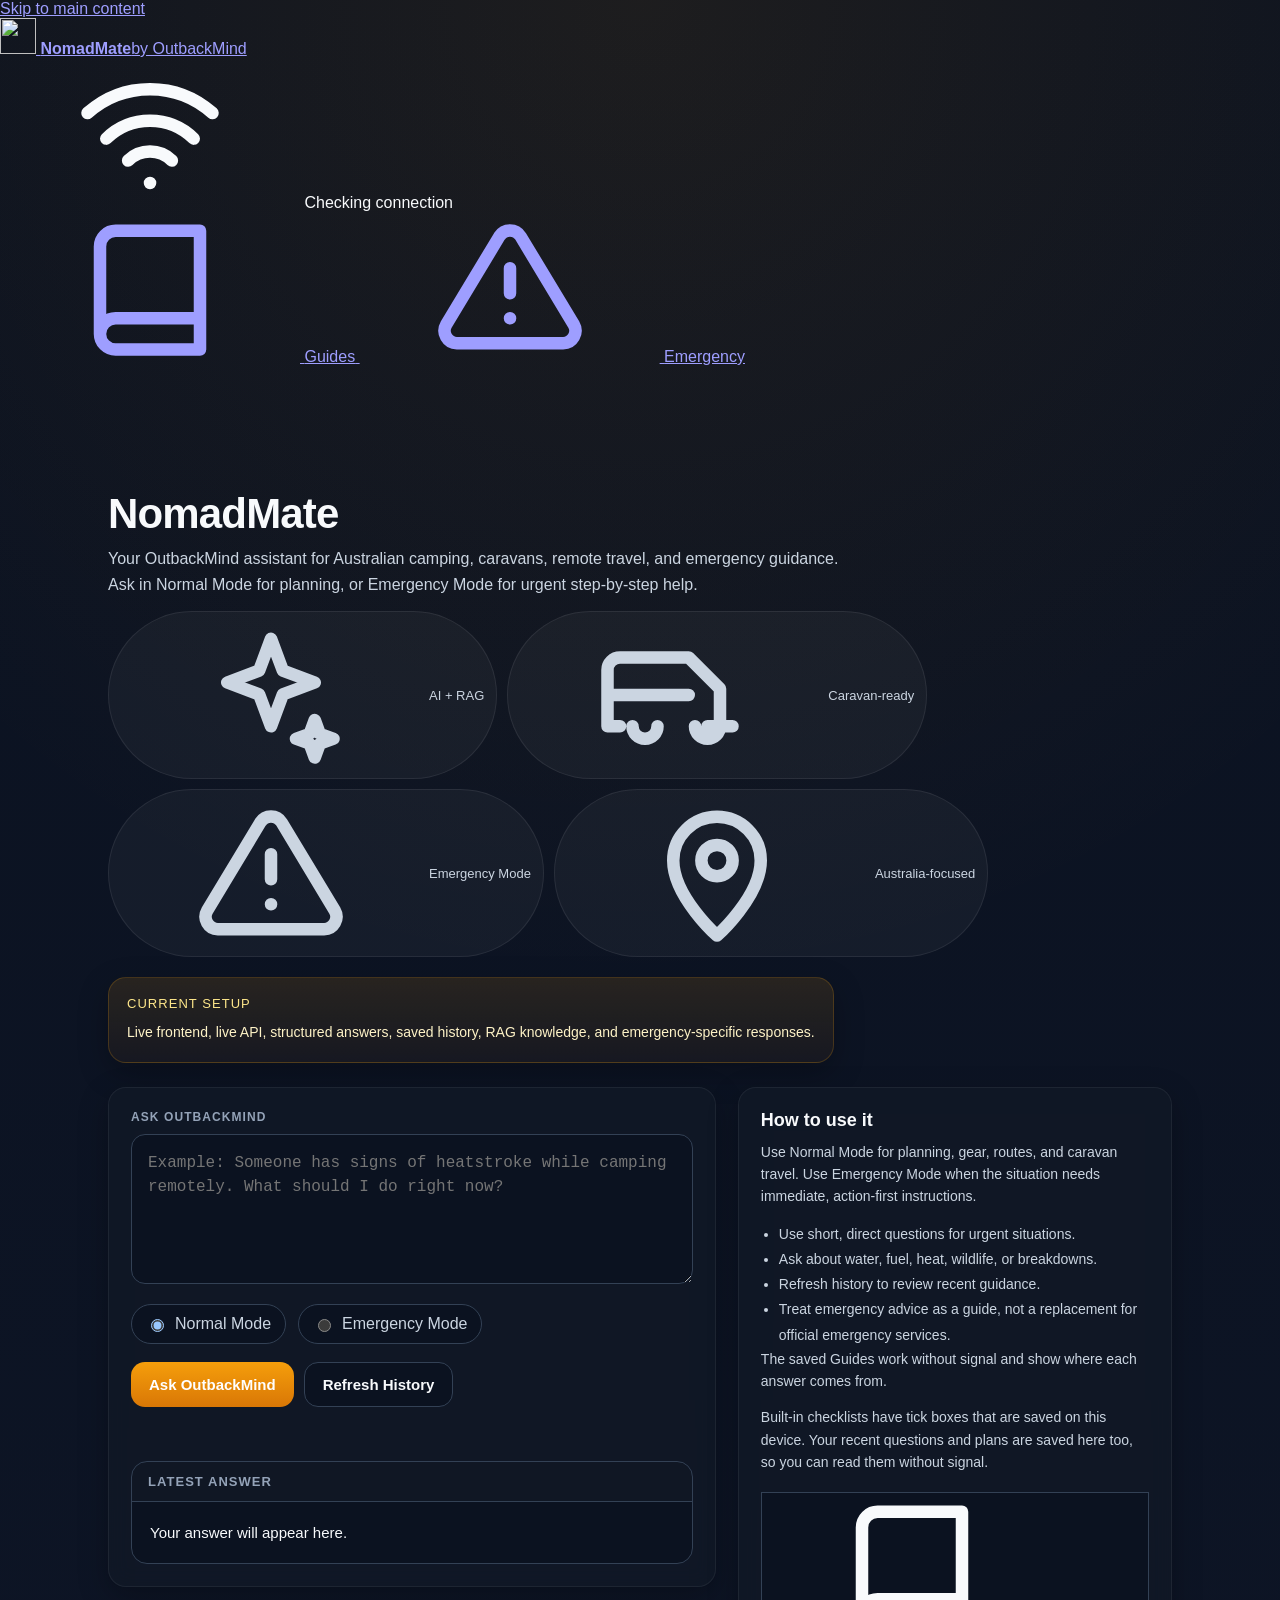
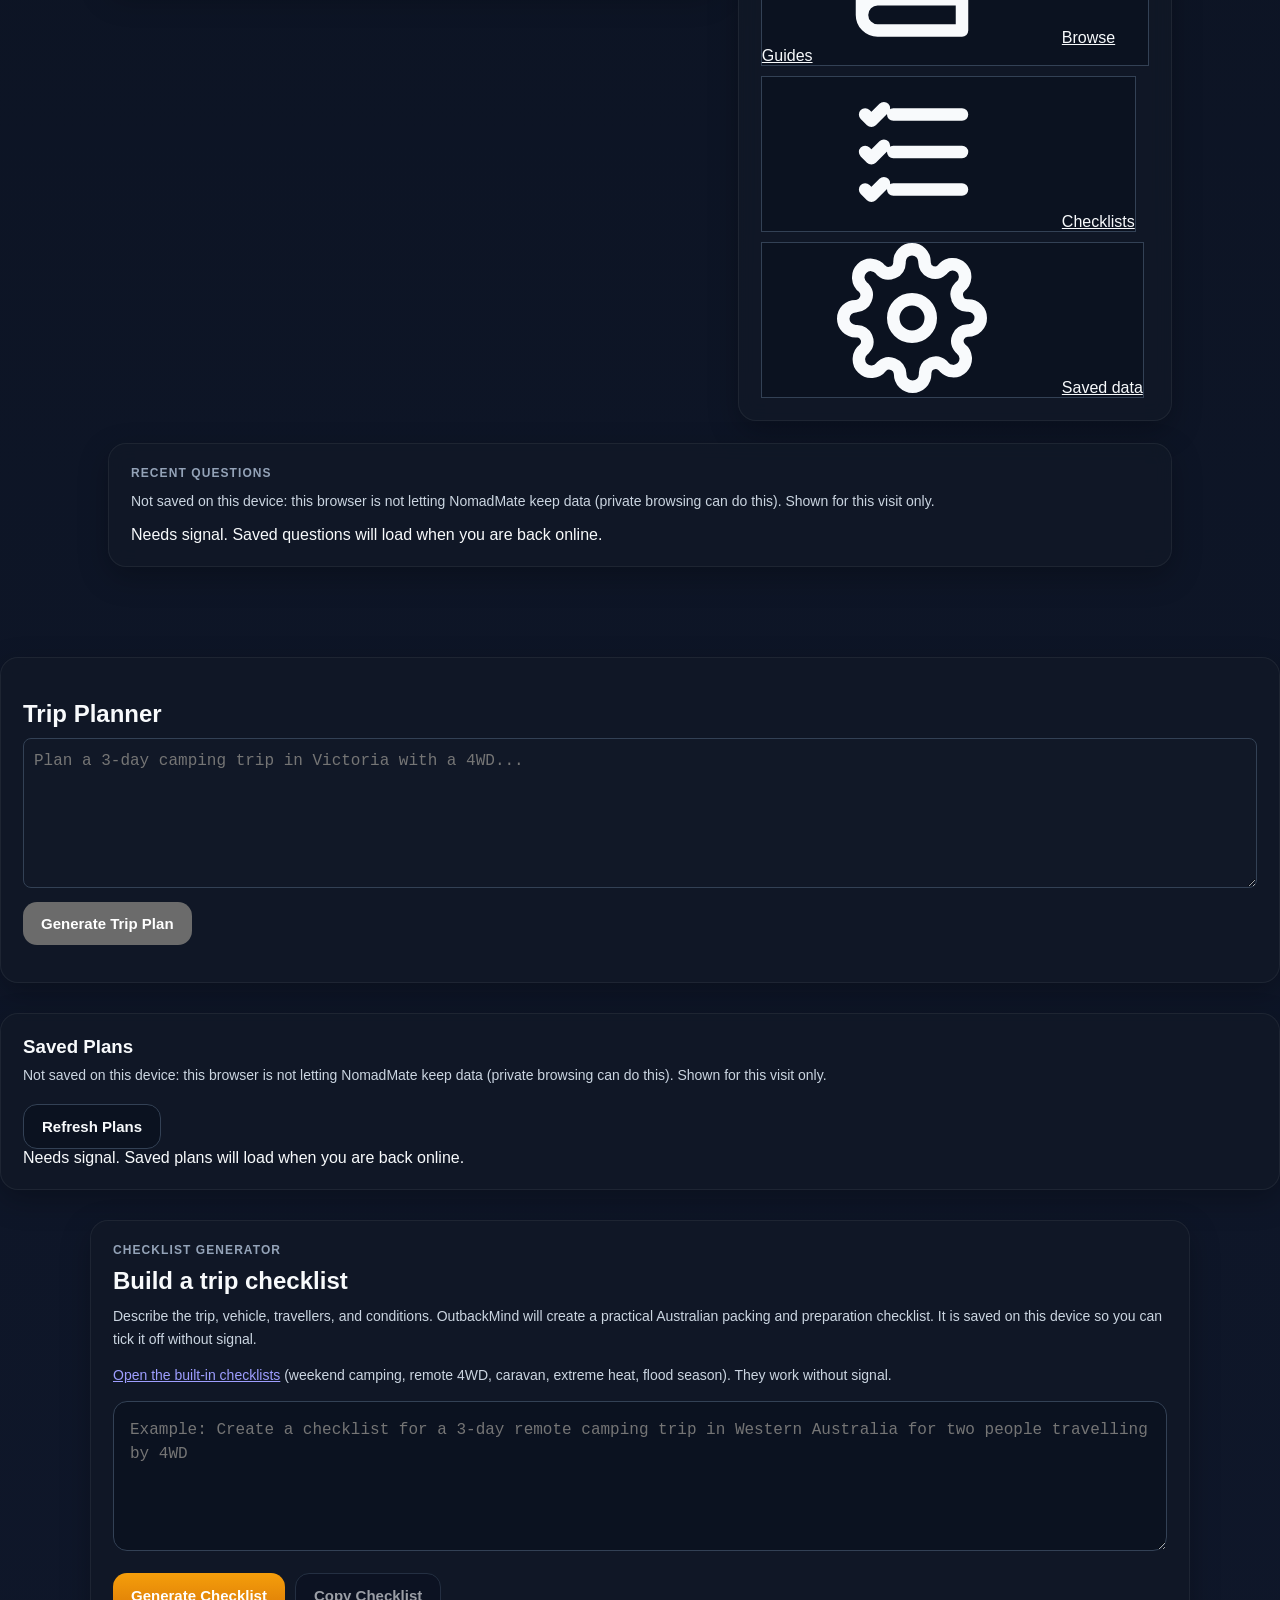
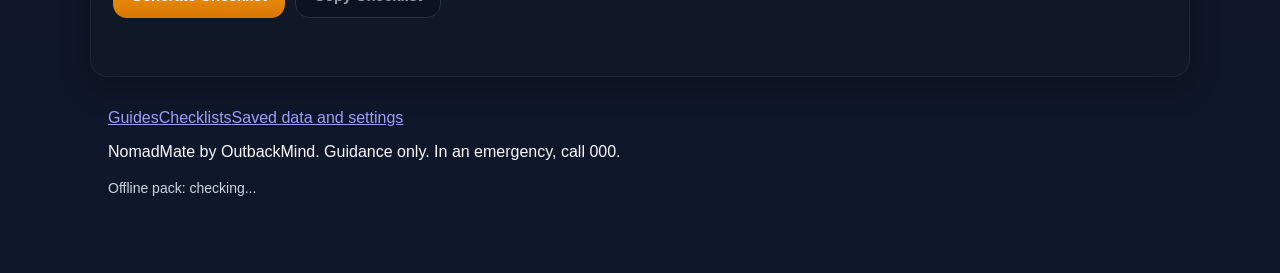
==== commit 3c7a4216: "Offline mode stage 3: saved data on device (IndexedDB), offline history/plans, checklists, Saved dat" ====
--- a/frontend/index.html
+++ b/frontend/index.html
@@ -402,6 +402,8 @@
   <symbol id="i-refresh" viewBox="0 0 24 24"><path fill="none" stroke="currentColor" stroke-width="2" stroke-linecap="round" stroke-linejoin="round" d="M21 12a9 9 0 1 1-3-6.7L21 8m0-5v5h-5"/></symbol>
   <symbol id="i-book" viewBox="0 0 24 24"><path fill="none" stroke="currentColor" stroke-width="2" stroke-linecap="round" stroke-linejoin="round" d="M4 19.5A2.5 2.5 0 0 1 6.5 17H20V3H6.5A2.5 2.5 0 0 0 4 5.5v14zM4 19.5A2.5 2.5 0 0 0 6.5 22H20v-5"/></symbol>
   <symbol id="i-search" viewBox="0 0 24 24"><circle cx="11" cy="11" r="7" fill="none" stroke="currentColor" stroke-width="2"/><path fill="none" stroke="currentColor" stroke-width="2" stroke-linecap="round" d="m20 20-3.5-3.5"/></symbol>
+  <symbol id="i-list" viewBox="0 0 24 24"><path fill="none" stroke="currentColor" stroke-width="2" stroke-linecap="round" stroke-linejoin="round" d="M9 6h11M9 12h11M9 18h11M4.5 6l1 1 2-2M4.5 12l1 1 2-2M4.5 18l1 1 2-2"/></symbol>
+  <symbol id="i-settings" viewBox="0 0 24 24"><circle cx="12" cy="12" r="3" fill="none" stroke="currentColor" stroke-width="2"/><path fill="none" stroke="currentColor" stroke-width="2" stroke-linecap="round" stroke-linejoin="round" d="M19.4 15a1.7 1.7 0 0 0 .3 1.8l.1.1a2 2 0 1 1-2.8 2.8l-.1-.1a1.7 1.7 0 0 0-1.8-.3 1.7 1.7 0 0 0-1 1.5V21a2 2 0 1 1-4 0v-.1a1.7 1.7 0 0 0-1.1-1.5 1.7 1.7 0 0 0-1.8.3l-.1.1a2 2 0 1 1-2.8-2.8l.1-.1a1.7 1.7 0 0 0 .3-1.8 1.7 1.7 0 0 0-1.5-1H3a2 2 0 1 1 0-4h.1a1.7 1.7 0 0 0 1.5-1.1 1.7 1.7 0 0 0-.3-1.8l-.1-.1a2 2 0 1 1 2.8-2.8l.1.1a1.7 1.7 0 0 0 1.8.3H9a1.7 1.7 0 0 0 1-1.5V3a2 2 0 1 1 4 0v.1a1.7 1.7 0 0 0 1 1.5 1.7 1.7 0 0 0 1.8-.3l.1-.1a2 2 0 1 1 2.8 2.8l-.1.1a1.7 1.7 0 0 0-.3 1.8V9a1.7 1.7 0 0 0 1.5 1H21a2 2 0 1 1 0 4h-.1a1.7 1.7 0 0 0-1.5 1z"/></symbol>
   <symbol id="i-chevron" viewBox="0 0 24 24"><path fill="none" stroke="currentColor" stroke-width="2.5" stroke-linecap="round" stroke-linejoin="round" d="m6 9 6 6 6-6"/></symbol>
 </svg>
 <a class="skip-link" href="#main">Skip to main content</a>
@@ -436,7 +438,7 @@
     <div id="offlineBanner" class="offline-banner" role="note" hidden>
       <svg class="icon" aria-hidden="true"><use href="#i-wifi-off"/></svg>
       <div>
-        <p><strong>You are offline.</strong> AI answers, trip plans and checklists need signal. The Emergency screen and the saved Guides work without signal, and Ask searches the saved guides.</p>
+        <p><strong>You are offline.</strong> New AI answers, trip plans and checklists need signal. The Emergency screen, the Guides, the built-in Checklists and everything saved on this phone (questions, plans, ticks) work without signal, and Ask searches the saved guides.</p>
         <a class="offline-cta" href="#emergency">Open the Emergency screen</a>
         <a class="offline-cta offline-cta-alt" href="#guides">Browse offline guides</a>
       </div>
@@ -504,17 +506,20 @@
           <li>Treat emergency advice as a guide, not a replacement for official emergency services.</li>
         </ul>
         <p class="mini-note">The saved Guides work without signal and show where each answer comes from.</p>
-        <div class="actions"><a class="btn-secondary guides-cta" href="#guides"><svg class="icon" aria-hidden="true"><use href="#i-book"/></svg>Browse Guides</a></div>
+        <p class="mini-note">Built-in checklists have tick boxes that are saved on this device. Your recent questions and plans are saved here too, so you can read them without signal.</p>
+        <div class="actions"><a class="btn-secondary guides-cta" href="#guides"><svg class="icon" aria-hidden="true"><use href="#i-book"/></svg>Browse Guides</a><a class="btn-secondary guides-cta" id="checklistsBtn" href="#checklists"><svg class="icon" aria-hidden="true"><use href="#i-list"/></svg>Checklists</a><a class="btn-secondary guides-cta" id="settingsBtn" href="#settings"><svg class="icon" aria-hidden="true"><use href="#i-settings"/></svg>Saved data</a></div>
       </div>
     </div>
 
-    <div class="card" id="historyCard" data-needs-network data-offline-label="Recent questions" style="margin-top: 22px;">
+    <div class="card" id="historyCard" style="margin-top: 22px;">
       <div class="label">Recent Questions</div>
+      <p class="mini-note saved-note" id="historySaved" role="status" aria-live="polite"></p>
       <div id="history" class="history">Loading history...</div>
     </div>
+    <div id="iosNoteHome"></div>
   </div>
 
-  <div class="card" id="planCard" data-needs-network data-offline-label="Trip planning and saved plans" style="margin-top:30px;">
+  <div class="card" id="planCard" data-needs-network data-offline-label="Trip planning" style="margin-top:30px;">
   <h2 style="margin-bottom:10px;">Trip Planner</h2>
 
   <textarea id="tripInput" aria-label="Describe the trip you want planned" placeholder="Plan a 3-day camping trip in Victoria with a 4WD..."
@@ -522,21 +527,25 @@
 
   <div style="margin-top:10px;">
     <button id="planBtn">Generate Trip Plan</button>
-    <button id="refreshPlansBtn">Refresh Plans</button>
   </div>
 
   <div id="tripStatus" role="status" aria-live="polite" style="margin-top:10px; color:#94a3b8;"></div>
 
   <div id="tripOutput" style="margin-top:15px;"></div>
-
-  <h3 style="margin-top:25px;">Saved Plans</h3>
+</div>
+
+<div class="card" id="savedPlansCard" style="margin-top:30px;">
+  <h3 style="margin:0 0 6px;">Saved Plans</h3>
+  <p class="mini-note saved-note" id="plansSaved" role="status" aria-live="polite"></p>
+  <div class="actions"><button id="refreshPlansBtn" class="btn-secondary">Refresh Plans</button></div>
   <div id="tripHistory"></div>
 </div>
 
 <div class="card" id="checklistCard" data-needs-network data-offline-label="The checklist generator" style="margin:30px auto 0; max-width:1100px;">
   <div class="label">Checklist Generator</div>
   <h2 style="margin:0 0 10px;">Build a trip checklist</h2>
-  <p class="mini-note">Describe the trip, vehicle, travellers, and conditions. OutbackMind will create a practical Australian packing and preparation checklist.</p>
+  <p class="mini-note">Describe the trip, vehicle, travellers, and conditions. OutbackMind will create a practical Australian packing and preparation checklist. It is saved on this device so you can tick it off without signal.</p>
+  <p class="mini-note"><a href="#checklists">Open the built-in checklists</a> (weekend camping, remote 4WD, caravan, extreme heat, flood season). They work without signal.</p>
 
   <textarea id="checklistInput" aria-label="Describe the trip for your checklist" placeholder="Example: Create a checklist for a 3-day remote camping trip in Western Australia for two people travelling by 4WD"></textarea>
 
@@ -581,6 +590,28 @@
     </div>
   </div>
 </section>
+<section id="view-checklists" class="guides-view" aria-labelledby="checklistsTitle" hidden>
+  <div class="wrap">
+    <a class="back-link back-home" href="#" id="backHomeChecklists"><svg class="icon" aria-hidden="true"><use href="#i-home"/></svg>Back to NomadMate</a>
+    <h1 id="checklistsTitle" tabindex="-1">Checklists</h1>
+    <div id="checklistsStatus" class="sr-only" role="status" aria-live="polite"></div>
+    <div id="checklistsRoot" aria-live="off">
+      <noscript><p>This screen needs JavaScript. If you are in danger, call 000 (or 112 on a mobile phone).</p></noscript>
+      <p class="loading-note">Loading checklists...</p>
+    </div>
+  </div>
+</section>
+<section id="view-settings" class="guides-view" aria-labelledby="settingsTitle" hidden>
+  <div class="wrap">
+    <a class="back-link back-home" href="#" id="backHomeSettings"><svg class="icon" aria-hidden="true"><use href="#i-home"/></svg>Back to NomadMate</a>
+    <h1 id="settingsTitle" tabindex="-1">Saved data and settings</h1>
+    <div id="settingsStatus" class="sr-only" role="status" aria-live="polite"></div>
+    <div id="settingsRoot" aria-live="off">
+      <noscript><p>This screen needs JavaScript. If you are in danger, call 000 (or 112 on a mobile phone).</p></noscript>
+      <p class="loading-note">Loading...</p>
+    </div>
+  </div>
+</section>
 </main>
 
 <section id="installArea" class="wrap install-area" aria-label="Install NomadMate" hidden>
@@ -598,6 +629,7 @@
 
 <footer class="site-footer">
   <div class="wrap">
+    <nav class="footer-nav" aria-label="More NomadMate screens"><a href="#guides">Guides</a><a href="#checklists">Checklists</a><a href="#settings">Saved data and settings</a></nav>
     <p>NomadMate by OutbackMind. Guidance only. In an emergency, call 000.</p>
     <p class="mini-note" id="packStatus">Offline pack: checking...</p>
   </div>
@@ -607,6 +639,10 @@
 <script src="/js/emergency.js"></script>
 <script src="/js/search.js"></script>
 <script src="/js/guides.js"></script>
+<script src="/js/store.js"></script>
+<script src="/js/print.js"></script>
+<script src="/js/checklists.js"></script>
+<script src="/js/settings.js"></script>
 <script>
   // js/offline.js provides window.OM (connection state, config, service worker). This stub keeps the
   // app working as before if that file ever fails to load.
@@ -657,22 +693,45 @@
   let latestChecklist = "";
 
   // Anonymous per-browser id so each visitor only sees their own history.
-  const CLIENT_ID = (() => {
-    const KEY = "outbackmind_client_id";
+  // It is kept in localStorage and mirrored into IndexedDB (js/store.js). If the browser clears localStorage but
+  // keeps IndexedDB (or the other way round), the id is restored so the server history stays reachable.
+  const CLIENT_KEY = "outbackmind_client_id";
+  const UUID_RE = /^[0-9a-f]{8}-[0-9a-f]{4}-[0-9a-f]{4}-[0-9a-f]{4}-[0-9a-f]{12}$/i;
+  let clientIdWasNew = false;
+  let CLIENT_ID = (() => {
     let id = null;
-    try { id = localStorage.getItem(KEY); } catch (e) {}
-    const valid = /^[0-9a-f]{8}-[0-9a-f]{4}-[0-9a-f]{4}-[0-9a-f]{4}-[0-9a-f]{12}$/i;
-    if (!id || !valid.test(id)) {
+    try { id = localStorage.getItem(CLIENT_KEY); } catch (e) {}
+    if (!id || !UUID_RE.test(id)) {
+      clientIdWasNew = true;
       id = (window.crypto && crypto.randomUUID)
         ? crypto.randomUUID()
         : "xxxxxxxx-xxxx-4xxx-yxxx-xxxxxxxxxxxx".replace(/[xy]/g, c => {
             const r = Math.random() * 16 | 0;
             return (c === "x" ? r : (r & 0x3 | 0x8)).toString(16);
           });
-      try { localStorage.setItem(KEY, id); } catch (e) {}
+      try { localStorage.setItem(CLIENT_KEY, id); } catch (e) {}
     }
     return id;
   })();
+  const Store = window.OMStore || null;
+  function adoptClientId(id) {
+    CLIENT_ID = id;
+    try { localStorage.setItem(CLIENT_KEY, id); } catch (e) {}
+    if (Store) Store.setMeta("client_id", id);
+  }
+  OM.getClientId = () => CLIENT_ID;
+  OM.setClientId = (id) => { if (UUID_RE.test(id)) { adoptClientId(id); loadHistory(); loadTripPlans(); } };
+  const storeReady = Store
+    ? Store.ready.then(async () => {
+        const saved = await Store.getMeta("client_id", null);
+        if (saved && UUID_RE.test(saved) && saved.toLowerCase() !== CLIENT_ID.toLowerCase()) {
+          if (clientIdWasNew) adoptClientId(saved.toLowerCase());   // localStorage was cleared: restore the old id
+          else await Store.setMeta("client_id", CLIENT_ID);         // localStorage is the truth: refresh the mirror
+        } else if (!saved) {
+          await Store.setMeta("client_id", CLIENT_ID);
+        }
+      }).catch(() => {})
+    : Promise.resolve();
 
   function getSelectedMode() {
     const checked = document.querySelector('input[name="mode"]:checked');
@@ -762,27 +821,37 @@
     return parsed.toLocaleString("en-AU", { day: "numeric", month: "short", year: "numeric", hour: "numeric", minute: "2-digit" });
   }
 
-  async function loadHistory() {
-    if (!OM.isOnline()) {
-      historyEl.textContent = "Needs signal. Saved questions are not stored on this phone yet, so they cannot be shown offline.";
+  // ---- Saved lists: copy kept on this device (js/store.js) ------------------------------------------------
+  // Every list is also written to IndexedDB after a successful fetch. Offline, or if the service fails, the saved
+  // copy is shown with "Saved copy from <date and time>", and the Refresh buttons say "needs signal".
+  const historySavedEl = document.getElementById("historySaved");
+  const plansSavedEl = document.getElementById("plansSaved");
+  let currentPlans = [];
+
+  function nowIso() { return new Date().toISOString(); }
+
+  function savedNote(el, state, stamp) {
+    if (!el) return;
+    const persistent = Store && Store.mode() === "indexeddb";
+    if (!persistent) {
+      el.textContent = "Not saved on this device: this browser is not letting NomadMate keep data (private browsing can do this). Shown for this visit only.";
+    } else if (state === "cache") {
+      el.textContent = stamp
+        ? "Saved copy from " + formatCreatedAt(stamp) + ". Needs signal to refresh."
+        : "Saved copy on this device. Needs signal to refresh.";
+    } else if (state === "empty") {
+      el.textContent = "Nothing is saved on this device yet. Questions and plans you load while online are saved here automatically.";
+    } else {
+      el.textContent = "Saved on this device. Last updated " + formatCreatedAt(stamp || nowIso()) + ".";
+    }
+  }
+
+  function renderHistory(items) {
+    if (!items.length) {
+      historyEl.textContent = "No saved questions yet.";
       return;
     }
-    historyEl.textContent = "Loading...";
-    try {
-      const response = await fetch(api("/history"), { headers: { "X-Client-Id": CLIENT_ID } });
-      if (!response.ok) {
-        throw new Error(`History API returned ${response.status}`);
-      }
-
-      OM.reportApiSuccess();
-      const items = await response.json();
-
-      if (!items.length) {
-        historyEl.textContent = "No saved questions yet.";
-        return;
-      }
-
-      historyEl.innerHTML = items.map(item => `
+    historyEl.innerHTML = items.map(item => `
         <div class="history-item">
           <div class="history-top">
             <div class="history-q">Q: ${escapeHtml(item.question)}</div>
@@ -794,122 +863,158 @@
           <div class="history-time">${escapeHtml(formatCreatedAt(item.created_at))}</div>
         </div>
       `).join("");
+  }
+
+  async function showHistoryFromCache(prefix) {
+    const items = Store ? await Store.listHistory() : [];
+    if (!items.length) {
+      historyEl.textContent = (prefix || "") + "Nothing saved on this device yet. Questions you ask while online are saved here, so you can read them without signal.";
+      savedNote(historySavedEl, "empty");
+      return false;
+    }
+    renderHistory(items);
+    savedNote(historySavedEl, "cache", Store ? await Store.getMeta("history_synced_at", null) : null);
+    return true;
+  }
+
+  async function loadHistory() {
+    await storeReady;
+    if (!OM.isOnline()) {
+      await showHistoryFromCache("Needs signal to refresh. ");
+      return;
+    }
+    const hadCache = await showHistoryFromCache("");
+    if (!hadCache) historyEl.textContent = "Loading...";
+    try {
+      const response = await fetch(api("/history"), { headers: { "X-Client-Id": CLIENT_ID } });
+      if (!response.ok) {
+        throw new Error(`History API returned ${response.status}`);
+      }
+
+      OM.reportApiSuccess();
+      const items = await response.json();
+      if (Store) {
+        await Store.saveHistory(items);
+        const all = await Store.listHistory();
+        renderHistory(all.length ? all : items);
+        if (!all.length) historyEl.textContent = "No saved questions yet.";
+        savedNote(historySavedEl, "live", await Store.getMeta("history_synced_at", null));
+      } else {
+        renderHistory(items);
+        savedNote(historySavedEl, "live");
+      }
     } catch (error) {
-      historyEl.textContent = isNetworkError(error)
-        ? (OM.reportApiFailure(), "Needs signal. Saved questions will load when you are back online.")
-        : `Failed to load history: ${error.message}`;
-    }
-  }
-
-  async function loadTripPlans() {
-  if (!OM.isOnline()) {
-    tripHistory.textContent = "Needs signal. Saved plans are not stored on this phone yet, so they cannot be shown offline.";
-    return;
-  }
-  tripHistory.textContent = "Loading...";
-
-  try {
-    const response = await fetch(api("/trip-plans"), { headers: { "X-Client-Id": CLIENT_ID } });
-    if (!response.ok) {
-      throw new Error(`Trip Plans API returned ${response.status}`);
-    }
-
-    OM.reportApiSuccess();
-    const items = await response.json();
-
+      if (isNetworkError(error)) OM.reportApiFailure();
+      const shown = await showHistoryFromCache("");
+      if (!shown) {
+        historyEl.textContent = isNetworkError(error)
+          ? "Needs signal. Saved questions will load when you are back online."
+          : `Failed to load history: ${error.message}`;
+      }
+    }
+  }
+
+  function renderPlans(items) {
+    currentPlans = items;
     if (!items.length) {
       tripHistory.textContent = "No saved plans yet.";
       return;
     }
-
-    tripHistory.innerHTML = items.map(item => `
-      <div class="history-item" style="margin-bottom:15px;">
+    const online = OM.isOnline();
+    tripHistory.innerHTML = items.map((item, idx) => `
+      <div class="history-item plan-item">
         <div><strong>${escapeHtml(item.request)}</strong></div>
-
-        <div id="trip-plan-${item.id}" style="margin-top:5px;">
-          ${formatPlan(item.plan)}
+        <div class="plan-body">${formatPlan(item.plan)}</div>
+        <div class="plan-actions">
+          <button type="button" class="plan-btn copy-plan-btn" data-idx="${idx}">Copy Plan</button>
+          <button type="button" class="plan-btn print-plan-btn" data-idx="${idx}">Print or save as PDF</button>
+          ${item.server_id != null && !item.local
+            ? `<a class="plan-btn pdf-link" ${online ? "" : "hidden"} href="${api("/trip-plans/" + encodeURIComponent(item.server_id) + "/pdf")}?client_id=${encodeURIComponent(CLIENT_ID)}" target="_blank" rel="noopener noreferrer">Download PDF (needs signal)</a>`
+            : ""}
         </div>
-
-        <div style="margin-top:8px;">
-          <button
-            class="copy-plan-btn"
-            data-plan-id="${item.id}"
-            style="
-              display:inline-block;
-              padding:6px 10px;
-              border-radius:8px;
-              background:#0b1220;
-              border:1px solid #334155;
-              color:#f59e0b;
-              font-weight:600;
-              font-size:12px;
-              margin-right:8px;
-              cursor:pointer;
-            "
-          >
-            Copy Plan
-          </button>
-
-          <a
-            href="${api("/trip-plans/" + encodeURIComponent(item.id) + "/pdf")}?client_id=${encodeURIComponent(CLIENT_ID)}"
-            target="_blank"
-            rel="noopener noreferrer"
-            style="
-              display:inline-block;
-              padding:6px 10px;
-              border-radius:8px;
-              background:#0b1220;
-              border:1px solid #334155;
-              color:#f59e0b;
-              text-decoration:none;
-              font-weight:600;
-              font-size:12px;
-            "
-          >
-            Download PDF
-          </a>
-        </div>
-
-        <div style="font-size:12px; color:#94a3b8; margin-top:5px;">
-          ${escapeHtml(formatCreatedAt(item.created_at))}
-        </div>
+        <div class="plan-time">${escapeHtml(formatCreatedAt(item.created_at))}</div>
       </div>
     `).join("");
-
-    document.querySelectorAll(".copy-plan-btn").forEach(btn => {
-  btn.addEventListener("click", () => {
-    const id = btn.getAttribute("data-plan-id");
-    const el = document.getElementById(`trip-plan-${id}`);
-
-    if (!el) {
-      btn.textContent = "Error";
+  }
+
+  tripHistory.addEventListener("click", (e) => {
+    const copyBtn = e.target.closest(".copy-plan-btn");
+    const printBtn = e.target.closest(".print-plan-btn");
+    const btn = copyBtn || printBtn;
+    if (!btn) return;
+    const item = currentPlans[Number(btn.getAttribute("data-idx"))];
+    if (!item) return;
+    if (copyBtn) {
+      const formatted = `Trip Plan\n\n${item.request}\n\n${item.plan}\n\nGenerated by OutbackMind`;
+      navigator.clipboard.writeText(formatted)
+        .then(() => { btn.textContent = "Copied"; setTimeout(() => { btn.textContent = "Copy Plan"; }, 1500); })
+        .catch(() => { btn.textContent = "Failed"; });
+    } else if (window.OMPrint) {
+      window.OMPrint.print({
+        title: "Trip plan",
+        lines: [item.request ? "For: " + item.request : "", "Made by the NomadMate AI and not checked against official sources. Saved on this device. " + formatCreatedAt(item.created_at)].filter(Boolean),
+        sections: [{ paragraphs: String(item.plan || "").split(/\n+/).filter(Boolean) }],
+        footer: ["Guidance only. Check conditions with the land manager. In an emergency, call 000."]
+      });
+    }
+  });
+
+  async function showPlansFromCache(prefix) {
+    const items = Store ? await Store.listPlans() : [];
+    if (!items.length) {
+      tripHistory.textContent = (prefix || "") + "Nothing saved on this device yet. Plans you make or load while online are saved here, so you can read them without signal.";
+      savedNote(plansSavedEl, "empty");
+      return false;
+    }
+    renderPlans(items.map(p => ({ id: p.id, server_id: p.server_id, local: p.local, request: p.request, plan: p.plan, created_at: p.created_at })));
+    savedNote(plansSavedEl, "cache", await Store.getMeta("plans_synced_at", null));
+    return true;
+  }
+
+  async function loadTripPlans() {
+    await storeReady;
+    if (!OM.isOnline()) {
+      await showPlansFromCache("Needs signal to refresh. ");
       return;
     }
-
-       const rawText = el.innerText;
-
-// Clean + formatted version
-const formatted = `Trip Plan\n\n${rawText}\n\nGenerated by OutbackMind`;
-
-navigator.clipboard.writeText(formatted)
-  .then(() => {
-    btn.textContent = "Copied";
-    setTimeout(() => {
-      btn.textContent = "Copy Plan";
-    }, 1500);
-  })
-  .catch(() => {
-    btn.textContent = "Failed";
-  });
-      });
-    });
-
-  } catch (error) {
-    tripHistory.textContent = isNetworkError(error)
-      ? (OM.reportApiFailure(), "Needs signal. Saved plans will load when you are back online.")
-      : `Failed to load plans: ${error.message}`;
-  }
-}
+    const hadCache = await showPlansFromCache("");
+    if (!hadCache) tripHistory.textContent = "Loading...";
+    try {
+      const response = await fetch(api("/trip-plans"), { headers: { "X-Client-Id": CLIENT_ID } });
+      if (!response.ok) {
+        throw new Error(`Trip Plans API returned ${response.status}`);
+      }
+
+      OM.reportApiSuccess();
+      const items = await response.json();
+      if (Store) {
+        await Store.savePlans(items);
+        const all = await Store.listPlans();
+        if (all.length) renderPlans(all.map(p => ({ id: p.id, server_id: p.server_id, local: p.local, request: p.request, plan: p.plan, created_at: p.created_at })));
+        else tripHistory.textContent = "No saved plans yet.";
+        savedNote(plansSavedEl, "live", await Store.getMeta("plans_synced_at", null));
+      } else {
+        renderPlans(items.map(p => ({ id: p.id, server_id: p.id, request: p.request, plan: p.plan, created_at: p.created_at })));
+        savedNote(plansSavedEl, "live");
+      }
+    } catch (error) {
+      if (isNetworkError(error)) OM.reportApiFailure();
+      const shown = await showPlansFromCache("");
+      if (!shown) {
+        tripHistory.textContent = isNetworkError(error)
+          ? "Needs signal. Saved plans will load when you are back online."
+          : `Failed to load plans: ${error.message}`;
+      }
+    }
+  }
+
+  // Refresh buttons need signal; the saved lists do not.
+  function updateRefreshButtons() {
+    const online = OM.isOnline();
+    if (refreshBtn) { refreshBtn.disabled = !online; refreshBtn.textContent = online ? "Refresh History" : "Refresh needs signal"; }
+    if (refreshPlansBtn) { refreshPlansBtn.disabled = !online; refreshPlansBtn.textContent = online ? "Refresh Plans" : "Refresh needs signal"; }
+    tripHistory.querySelectorAll(".pdf-link").forEach(a => { a.hidden = !online; });
+  }
 
   if (checklistBtn) {
     checklistBtn.addEventListener("click", async () => {
@@ -947,9 +1052,25 @@
 
         OM.reportApiSuccess();
         latestChecklist = data.checklist || "";
-        checklistOutput.innerHTML = formatChecklist(latestChecklist);
-        checklistStatus.textContent = "Checklist generated.";
         copyChecklistBtn.disabled = !latestChecklist;
+        // The server does not keep generated checklists, so save this one on this device.
+        let rec = null;
+        if (Store && latestChecklist) rec = await Store.saveChecklist({ request, text: latestChecklist });
+        if (rec && window.OMChecklists) {
+          checklistOutput.textContent = "";
+          checklistOutput.appendChild(window.OMChecklists.renderRecord(rec, { noCopy: true }));
+        } else {
+          checklistOutput.innerHTML = formatChecklist(latestChecklist);
+        }
+        checklistStatus.textContent = rec
+          ? (Store.mode() === "indexeddb" ? "Checklist generated and saved on this device. Tick items as you go. " : "Checklist generated. Not saved: this browser is not letting NomadMate keep data. ")
+          : "Checklist generated.";
+        if (rec && Store.mode() === "indexeddb") {
+          const a = document.createElement("a");
+          a.href = "#checklists/a/" + encodeURIComponent(rec.id);
+          a.textContent = "Open it in Checklists";
+          checklistStatus.appendChild(a);
+        }
       } catch (error) {
         checklistStatus.textContent = isNetworkError(error)
           ? friendlyError(error)
@@ -1091,6 +1212,7 @@
         : "Response received and saved.";
 
       questionEl.value = "";
+      if (Store && data.answer) await Store.addLocalHistory({ question, mode, answer: data.answer, created_at: nowIso() });
       await loadHistory();
     } catch (error) {
       if (isServiceFailure(error)) {
@@ -1143,6 +1265,7 @@
         tripOutput.innerHTML = formatPlan(data.plan || "");
         tripStatus.textContent = "Trip plan generated and saved.";
         tripInput.value = "";
+        if (Store && data.plan) await Store.addLocalPlan({ request, plan: data.plan });
         await loadTripPlans();
       } catch (error) {
         tripStatus.textContent = friendlyError(error);
@@ -1160,19 +1283,29 @@
     refreshPlansBtn.addEventListener("click", loadTripPlans);
   }
 
-  // Wait for config (API address) before the first calls. OM.configReady never rejects.
-  OM.configReady.then(() => {
+  // Wait for config (API address) and for on-device storage before the first calls. Neither promise rejects.
+  Promise.all([OM.configReady, storeReady]).then(() => {
     loadHistory();
     loadTripPlans();
+    updateRefreshButtons();
   });
-
-  // Refresh saved lists when the connection comes back.
+  updateRefreshButtons();
+
+  // Refresh saved lists when the connection comes back, and keep the Refresh buttons honest.
   document.addEventListener("om:connectivity", (e) => {
+    updateRefreshButtons();
     if (e.detail && e.detail.online && e.detail.changed) {
       loadHistory();
       loadTripPlans();
     }
   });
+  // After a restore or "Clear saved data" on the settings screen, redraw the lists from the device copy.
+  document.addEventListener("om:local-data-changed", () => { loadHistory(); loadTripPlans(); });
+
+  // iPhone and iPad (Safari, not the Home Screen app): saved data can be deleted if the app is not opened.
+  if (window.OMSettings && window.OMSettings.isIos() && !window.OMSettings.isStandalone()) {
+    window.OMSettings.iosNote().then((box) => { const h = document.getElementById("iosNoteHome"); if (box && h) h.appendChild(box); }).catch(() => {});
+  }
 </script>
 </body>
 </html>
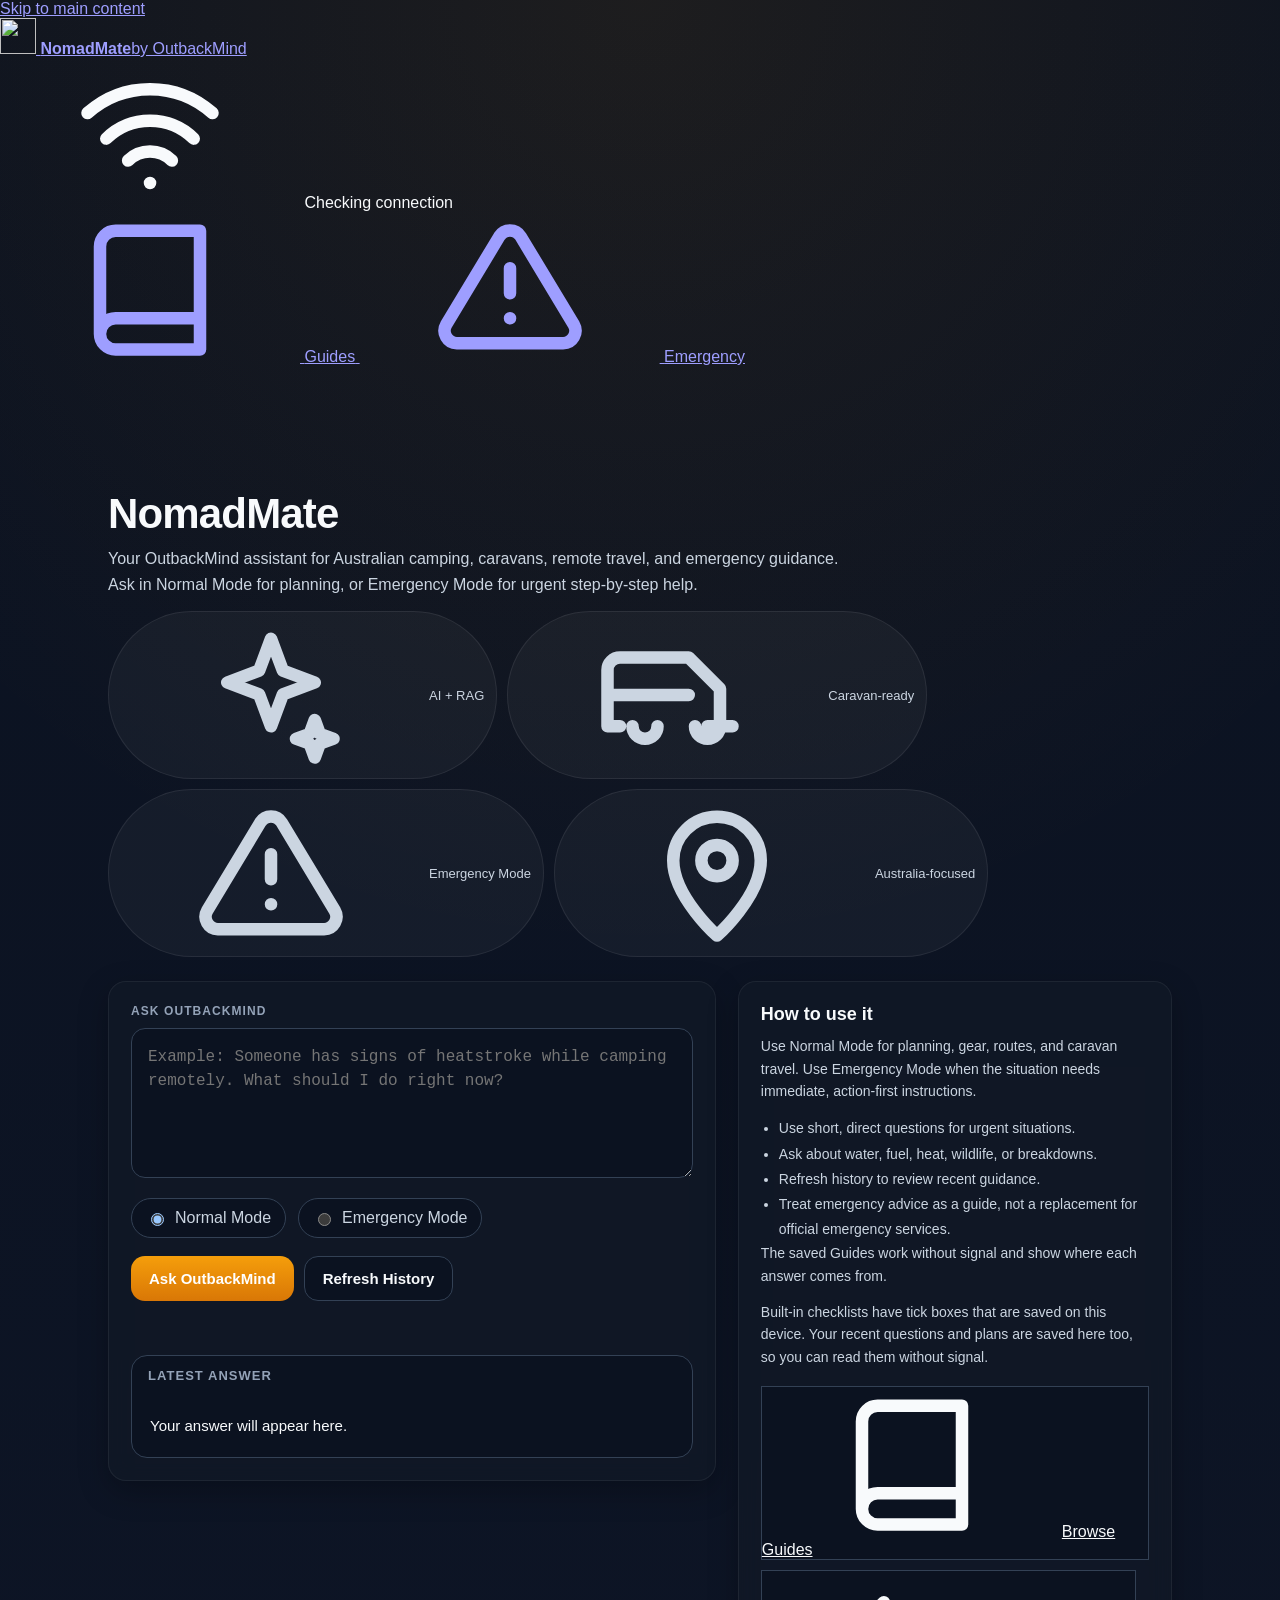
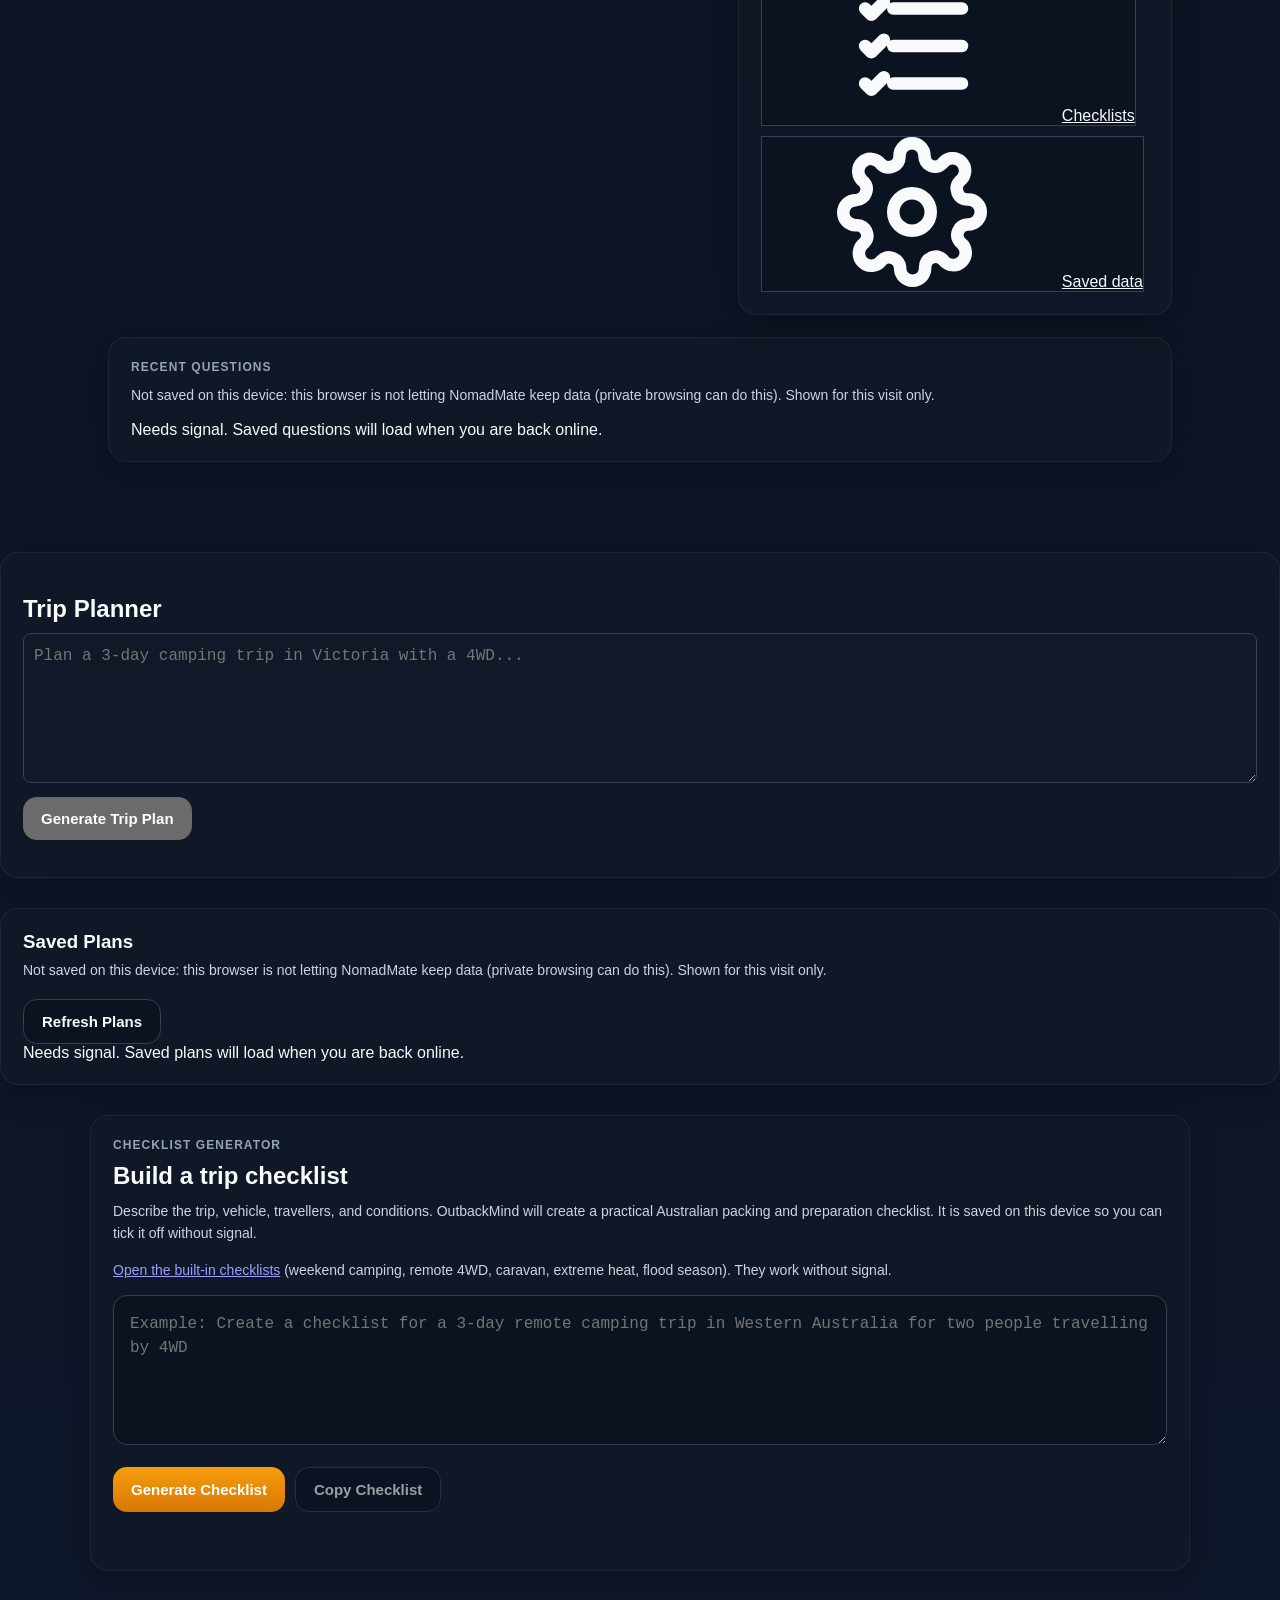
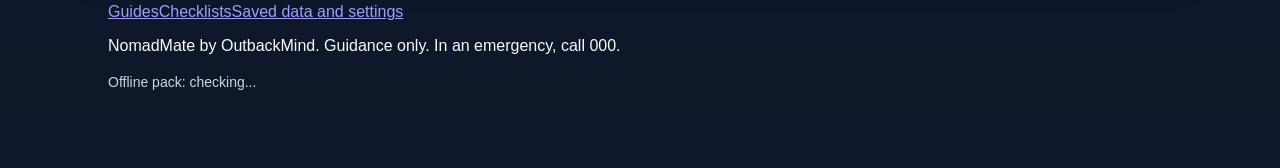
==== commit e0f0b052: "UX quick-fix: remove Current Setup dev card; compact collapsible answers and plans (emergency answer" ====
--- a/frontend/index.html
+++ b/frontend/index.html
@@ -96,30 +96,6 @@
       font-size: 13px;
     }
 
-    .hero-card {
-      min-width: 260px;
-      background: linear-gradient(180deg, rgba(245,158,11,0.12), rgba(217,119,6,0.05));
-      border: 1px solid rgba(245,158,11,0.2);
-      border-radius: var(--radius);
-      padding: 18px;
-      box-shadow: var(--shadow);
-    }
-
-    .hero-card-title {
-      font-size: 13px;
-      color: #fde68a;
-      text-transform: uppercase;
-      letter-spacing: 0.08em;
-      margin-bottom: 10px;
-    }
-
-    .hero-card p {
-      margin: 0;
-      color: #fef3c7;
-      line-height: 1.6;
-      font-size: 14px;
-    }
-
     .grid {
       display: grid;
       grid-template-columns: 1.4fr 1fr;
@@ -245,8 +221,6 @@
 
     .output-header {
       padding: 12px 16px;
-      border-bottom: 1px solid var(--border);
-      background: rgba(255,255,255,0.02);
       font-size: 13px;
       color: var(--muted-2);
       text-transform: uppercase;
@@ -267,10 +241,13 @@
       box-shadow: 0 0 0 1px rgba(185,28,28,0.15);
     }
 
+    .output.emergency .output-head {
+      background: rgba(185,28,28,0.14);
+      border-bottom-color: rgba(185,28,28,0.3);
+    }
+
     .output.emergency .output-header {
-      background: rgba(185,28,28,0.14);
       color: #fecaca;
-      border-bottom-color: rgba(185,28,28,0.3);
     }
 
     .side-card-title {
@@ -457,11 +434,6 @@
           <div class="badge"><svg class="icon" aria-hidden="true"><use href="#i-pin"/></svg>Australia-focused</div>
         </div>
       </div>
-
-      <div class="hero-card">
-        <div class="hero-card-title">Current Setup</div>
-        <p>Live frontend, live API, structured answers, saved history, RAG knowledge, and emergency-specific responses.</p>
-      </div>
     </div>
 
     <div class="grid">
@@ -490,7 +462,13 @@
         <div class="status" id="status" role="status" aria-live="polite"></div>
 
         <div class="output" id="outputCard">
-          <div class="output-header" id="outputHeader">Latest Answer</div>
+          <div class="output-head">
+            <div class="output-header" id="outputHeader">Latest Answer</div>
+            <div class="output-tools" id="outputTools" hidden>
+              <button type="button" id="copyAnswerBtn" class="tool-btn">Copy</button>
+              <button type="button" id="newQuestionBtn" class="tool-btn">New question</button>
+            </div>
+          </div>
           <div class="output-body" id="output">Your answer will appear here.</div>
         </div>
       </div>
@@ -643,6 +621,7 @@
 <script src="/js/print.js"></script>
 <script src="/js/checklists.js"></script>
 <script src="/js/settings.js"></script>
+<script src="/js/collapse.js"></script>
 <script>
   // js/offline.js provides window.OM (connection state, config, service worker). This stub keeps the
   // app working as before if that file ever fails to load.
@@ -852,7 +831,7 @@
       return;
     }
     historyEl.innerHTML = items.map(item => `
-        <div class="history-item">
+        <div class="history-item" data-mode="${item.mode === "emergency" ? "emergency" : "normal"}">
           <div class="history-top">
             <div class="history-q">Q: ${escapeHtml(item.question)}</div>
             ${item.mode === "emergency"
@@ -863,6 +842,11 @@
           <div class="history-time">${escapeHtml(formatCreatedAt(item.created_at))}</div>
         </div>
       `).join("");
+    // Long saved answers show the first part with a "Show full answer" button. Emergency answers are always shown in full.
+    historyEl.querySelectorAll(".history-item").forEach(item => {
+      const a = item.querySelector(".history-a");
+      if (window.OMCollapse && a) window.OMCollapse.attach(a, { label: "answer", noClamp: () => item.getAttribute("data-mode") === "emergency" });
+    });
   }
 
   async function showHistoryFromCache(prefix) {
@@ -935,6 +919,7 @@
         <div class="plan-time">${escapeHtml(formatCreatedAt(item.created_at))}</div>
       </div>
     `).join("");
+    tripHistory.querySelectorAll(".plan-body").forEach(b => { if (window.OMCollapse) window.OMCollapse.attach(b, { label: "plan" }); });
   }
 
   tripHistory.addEventListener("click", (e) => {
@@ -1102,6 +1087,39 @@
   }
 
   // ---- Ask: offline guide match (not an AI answer) -------------------------------------------------
+  // Answer box: compact by default, with Copy and New question at the top. Emergency answers are never cut short.
+  const PLACEHOLDER_TEXT = "Your answer will appear here.";
+  const ERROR_TEXT = "Something went wrong while contacting OutbackMind.";
+  const outputToolsEl = document.getElementById("outputTools");
+  const copyAnswerBtn = document.getElementById("copyAnswerBtn");
+  const newQuestionBtn = document.getElementById("newQuestionBtn");
+  if (window.OMCollapse) {
+    window.OMCollapse.attach(outputEl, { label: "answer", observe: true, noClamp: () => outputCardEl.classList.contains("emergency") });
+    window.OMCollapse.attach(tripOutput, { label: "plan", observe: true });
+  }
+  function updateOutputTools() {
+    const t = (outputEl.textContent || "").trim();
+    outputToolsEl.hidden = !t || t === PLACEHOLDER_TEXT || t === ERROR_TEXT;
+  }
+  new MutationObserver(updateOutputTools).observe(outputEl, { childList: true, subtree: true, characterData: true });
+  copyAnswerBtn.addEventListener("click", () => {
+    const txt = (outputEl.innerText || outputEl.textContent || "").trim();
+    (navigator.clipboard ? navigator.clipboard.writeText(txt) : Promise.reject())
+      .then(() => { copyAnswerBtn.textContent = "Copied"; })
+      .catch(() => { copyAnswerBtn.textContent = "Could not copy"; })
+      .finally(() => setTimeout(() => { copyAnswerBtn.textContent = "Copy"; }, 1500));
+  });
+  newQuestionBtn.addEventListener("click", () => {
+    questionEl.value = "";
+    outputCardEl.classList.remove("emergency");
+    outputHeaderEl.textContent = "Latest Answer";
+    outputEl.textContent = PLACEHOLDER_TEXT;
+    statusEl.textContent = "";
+    const ask = document.getElementById("askCard");
+    if (ask) ask.scrollIntoView({ block: "start" });
+    questionEl.focus({ preventScroll: true });
+  });
+
   // When the phone is offline, or the service fails, Normal Mode searches the guides saved on the phone.
   // Emergency Mode is never queued and never depends on the AI: offline it opens the Emergency screen.
   const askOfflineNote = document.getElementById("askOfflineNote");
@@ -1221,7 +1239,7 @@
         await showOfflineGuideMatch(question, "Needs signal. NomadMate could not reach the AI service. Showing saved guides on this phone instead. Your question was not saved.", true);
       } else {
         statusEl.textContent = friendlyError(error);
-        outputEl.textContent = "Something went wrong while contacting OutbackMind.";
+        outputEl.textContent = ERROR_TEXT;
       }
     } finally {
       askBtn.disabled = false;
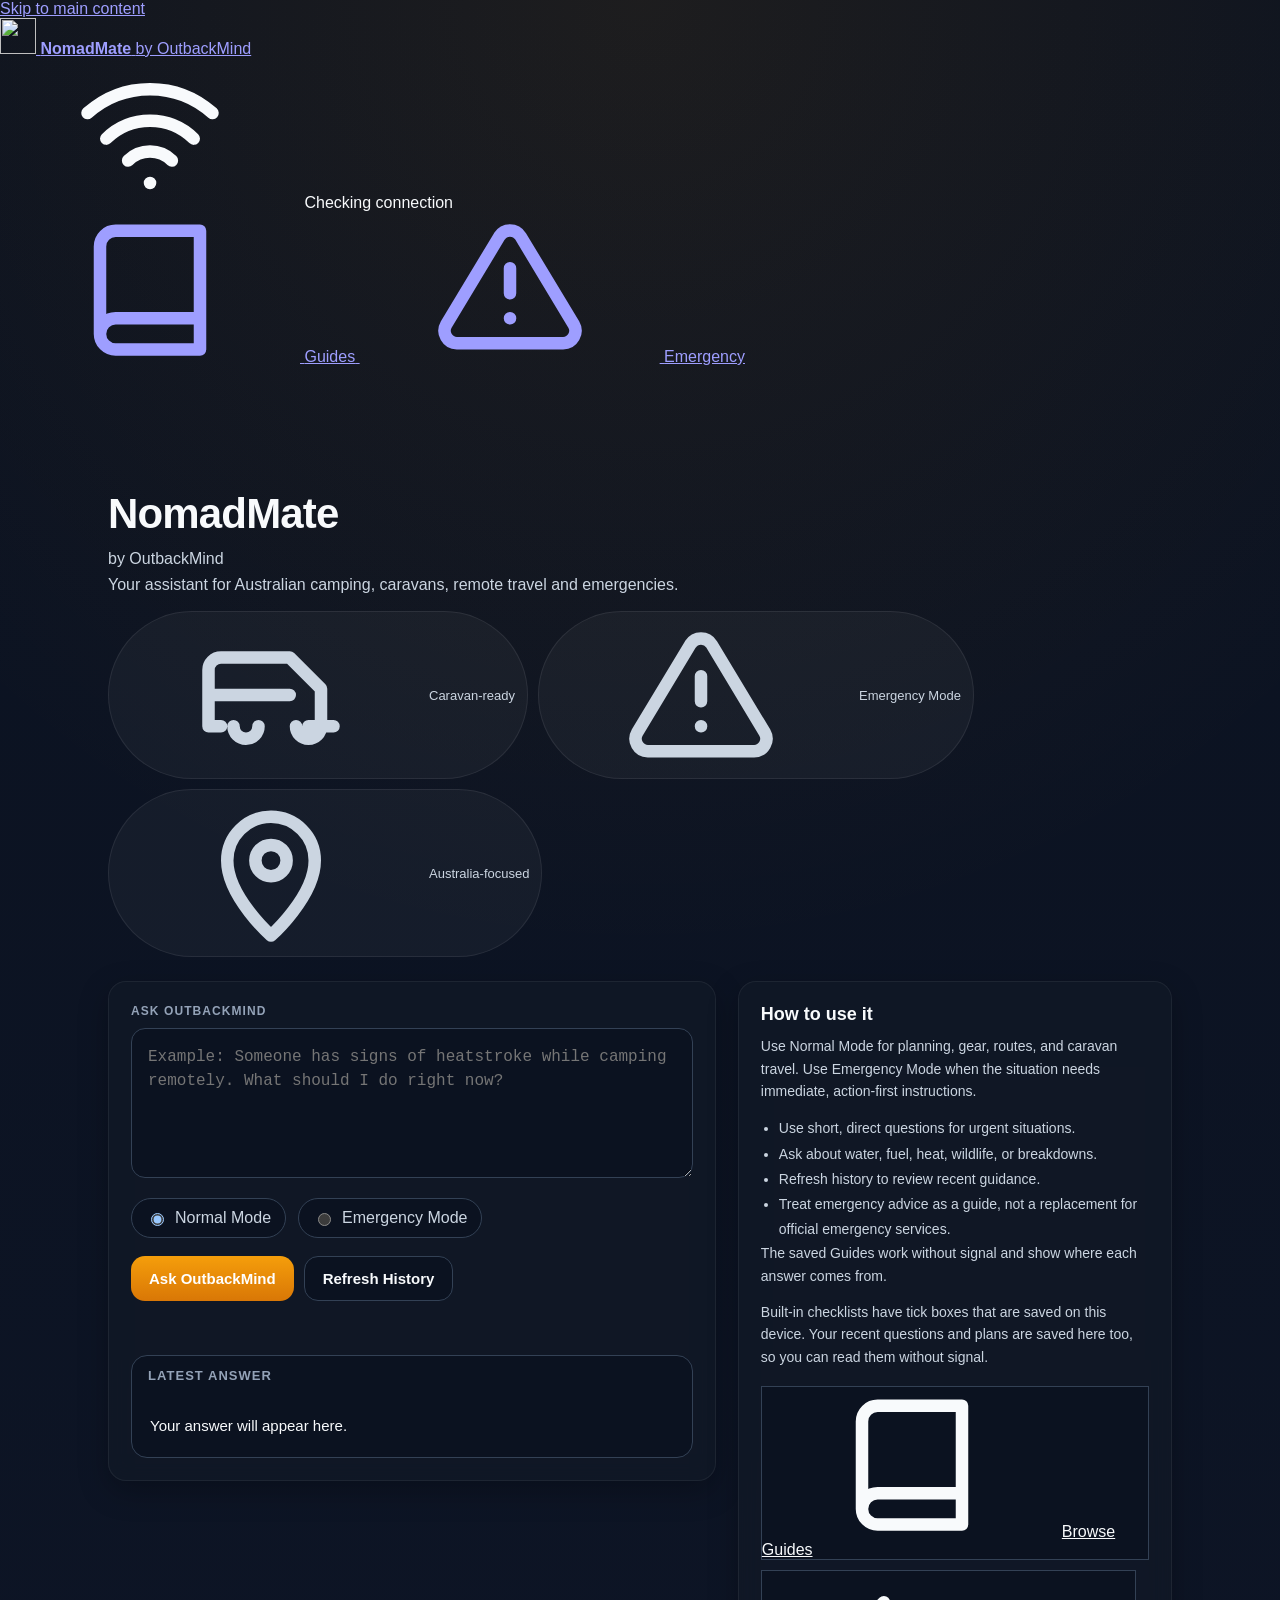
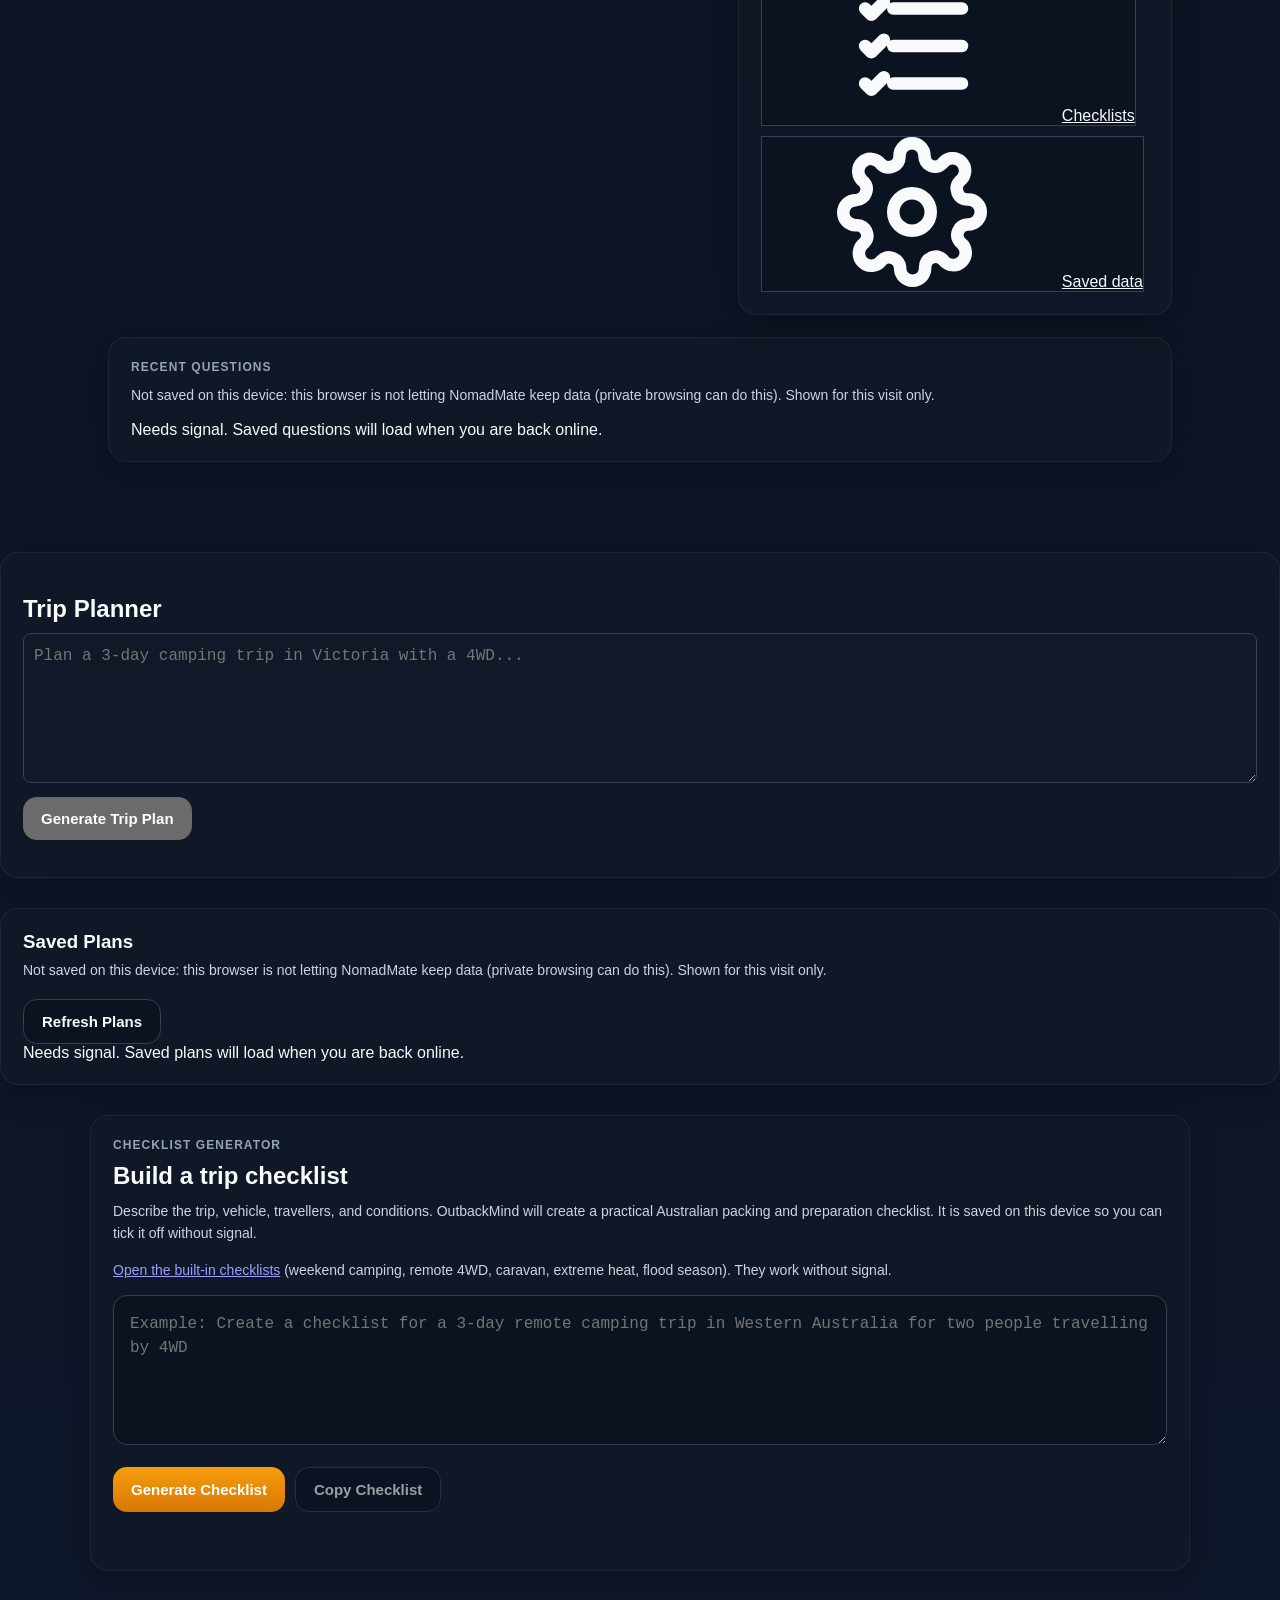
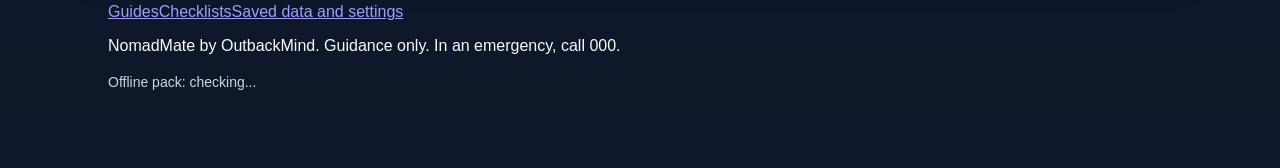
==== commit e5fad07a: "Dashboard D1: home tiles and phone bottom nav (config-driven home.json/nav.json); bold rendering in " ====
--- a/frontend/index.html
+++ b/frontend/index.html
@@ -372,6 +372,9 @@
   <symbol id="i-x" viewBox="0 0 24 24"><path fill="none" stroke="currentColor" stroke-width="2.5" stroke-linecap="round" stroke-linejoin="round" d="M18 6 6 18M6 6l12 12"/></symbol>
   <symbol id="i-external" viewBox="0 0 24 24"><path fill="none" stroke="currentColor" stroke-width="2" stroke-linecap="round" stroke-linejoin="round" d="M18 13v6a2 2 0 0 1-2 2H5a2 2 0 0 1-2-2V8a2 2 0 0 1 2-2h6M15 3h6v6M10 14 21 3"/></symbol>
   <symbol id="i-cross" viewBox="0 0 24 24"><path fill="none" stroke="currentColor" stroke-width="2" stroke-linejoin="round" d="M9 3h6v6h6v6h-6v6H9v-6H3V9h6z"/></symbol>
+  <symbol id="i-chat" viewBox="0 0 24 24"><path fill="none" stroke="currentColor" stroke-width="2" stroke-linecap="round" stroke-linejoin="round" d="M21 11.5a8.4 8.4 0 0 1-9 8.4 9 9 0 0 1-3.6-.8L3 21l1.9-5.1A8.4 8.4 0 0 1 3 11.5 8.5 8.5 0 0 1 12 3a8.5 8.5 0 0 1 9 8.5z"/></symbol>
+  <symbol id="i-map" viewBox="0 0 24 24"><path fill="none" stroke="currentColor" stroke-width="2" stroke-linecap="round" stroke-linejoin="round" d="M1 6v15l7-3 8 3 7-3V3l-7 3-8-3-7 3zM8 3v15M16 6v15"/></symbol>
+  <symbol id="i-bookmark" viewBox="0 0 24 24"><path fill="none" stroke="currentColor" stroke-width="2" stroke-linecap="round" stroke-linejoin="round" d="M19 21l-7-5-7 5V5a2 2 0 0 1 2-2h10a2 2 0 0 1 2 2z"/></symbol>
   <symbol id="i-home" viewBox="0 0 24 24"><path fill="none" stroke="currentColor" stroke-width="2" stroke-linecap="round" stroke-linejoin="round" d="M3 11 12 3l9 8v10a1 1 0 0 1-1 1h-5v-7H9v7H4a1 1 0 0 1-1-1z"/></symbol>
   <symbol id="i-spark" viewBox="0 0 24 24"><path fill="none" stroke="currentColor" stroke-width="2" stroke-linecap="round" stroke-linejoin="round" d="M12 3l1.9 5.1L19 10l-5.1 1.9L12 17l-1.9-5.1L5 10l5.1-1.9zM19 16l.8 2.2L22 19l-2.2.8L19 22l-.8-2.2L16 19l2.2-.8z"/></symbol>
   <symbol id="i-van" viewBox="0 0 24 24"><path fill="none" stroke="currentColor" stroke-width="2" stroke-linecap="round" stroke-linejoin="round" d="M2 17V8a2 2 0 0 1 2-2h11l5 5v6M2 17h2m14 0h4M6 17a2 2 0 1 0 4 0m6 0a2 2 0 1 0 4 0M2 12h13"/></symbol>
@@ -385,9 +388,9 @@
 </svg>
 <a class="skip-link" href="#main">Skip to main content</a>
 <header class="topbar">
-  <a class="brand" href="#" id="brandLink" aria-label="NomadMate home">
+  <a class="brand" href="#" id="brandLink" aria-label="NomadMate by OutbackMind">
     <img src="/icons/icon-192.png" alt="" width="36" height="36" class="brand-icon" />
-    <span class="brand-text"><strong>NomadMate</strong><span class="brand-sub">by OutbackMind</span></span>
+    <span class="brand-text"><strong>NomadMate</strong> <span class="brand-sub">by OutbackMind</span></span>
   </a>
   <div class="topbar-right">
     <div id="connPill" class="conn-pill is-checking" role="status" aria-live="polite">
@@ -425,16 +428,21 @@
     <div class="hero">
       <div class="hero-left">
         <h1>NomadMate</h1>
-        <p>Your OutbackMind assistant for Australian camping, caravans, remote travel, and emergency guidance. Ask in Normal Mode for planning, or Emergency Mode for urgent step-by-step help.</p>
+        <p class="hero-by">by OutbackMind</p>
+        <p>Your assistant for Australian camping, caravans, remote travel and emergencies.</p>
 
         <div class="brand-badges">
-          <div class="badge"><svg class="icon" aria-hidden="true"><use href="#i-spark"/></svg>AI + RAG</div>
           <div class="badge"><svg class="icon" aria-hidden="true"><use href="#i-van"/></svg>Caravan-ready</div>
           <div class="badge"><svg class="icon" aria-hidden="true"><use href="#i-alert"/></svg>Emergency Mode</div>
           <div class="badge"><svg class="icon" aria-hidden="true"><use href="#i-pin"/></svg>Australia-focused</div>
         </div>
       </div>
     </div>
+
+    <section id="homeTiles" class="home-tiles" aria-labelledby="homeTilesTitle" hidden>
+      <h2 id="homeTilesTitle" class="home-tiles-title">What do you need?</h2>
+      <ul id="tileGrid" class="tile-grid"></ul>
+    </section>
 
     <div class="grid">
       <div class="card" id="askCard">
@@ -613,6 +621,10 @@
   </div>
 </footer>
 
+<nav id="bottomNav" class="bottom-nav" aria-label="Main" hidden>
+  <ul id="bottomNavList" class="bn-list"></ul>
+</nav>
+
 <script src="/js/offline.js"></script>
 <script src="/js/emergency.js"></script>
 <script src="/js/search.js"></script>
@@ -622,6 +634,7 @@
 <script src="/js/checklists.js"></script>
 <script src="/js/settings.js"></script>
 <script src="/js/collapse.js"></script>
+<script src="/js/home.js"></script>
 <script>
   // js/offline.js provides window.OM (connection state, config, service worker). This stub keeps the
   // app working as before if that file ever fails to load.
@@ -645,7 +658,21 @@
       OM.reportApiFailure();
       return NEEDS_SIGNAL_MSG;
     }
-    return error && error.message ? error.message : "Something went wrong.";
+    const status = error && error.status;
+    if (status === 429) return "Too many requests just now. Please wait a minute and try again.";
+    if (status >= 500) return "NomadMate had a problem on its side. Please try again in a moment.";
+    // A short message the service chose to show (for example "Please ask a shorter question") is kept.
+    if (error && error.serverDetail) return error.serverDetail;
+    return "Something went wrong. Please try again in a moment.";
+  }
+
+  // Builds an error from a failed API response without ever showing "API returned 500" to a traveller.
+  function httpError(response, data) {
+    const failure = new Error("http " + response.status);
+    failure.status = response.status;
+    const d = data && data.detail;
+    if (typeof d === "string" && d.length > 0 && d.length <= 200 && !/[{}<>]/.test(d)) failure.serverDetail = d;
+    return failure;
   }
 
   const askBtn = document.getElementById("askBtn");
@@ -726,8 +753,14 @@
       .replaceAll("'", "&#39;");
   }
 
+  // **bold** from the AI is shown as bold. The text is HTML-escaped first, so the only tags that can
+  // appear are the <strong> and <a> added here. A bold span never crosses a line break.
+  function inlineMarkup(escaped) {
+    return escaped.replace(/\*\*(?=\S)([^\n]*?\S)\*\*/g, "<strong>$1</strong>");
+  }
+
   function formatAnswer(text) {
-    const linked = escapeHtml(text).replace(
+    const linked = inlineMarkup(escapeHtml(text)).replace(
       /(https?:\/\/[^\s<]+)/g,
       '<a href="$1" target="_blank" rel="noopener noreferrer" style="color:#f59e0b;">$1</a>'
     );
@@ -736,11 +769,11 @@
   }
 
   function formatPlan(text) {
-    return escapeHtml(text).replace(/\n/g, "<br>");
+    return inlineMarkup(escapeHtml(text)).replace(/\n/g, "<br>");
   }
 
   function formatChecklist(text) {
-    return escapeHtml(text).replace(/\n/g, "<br>");
+    return inlineMarkup(escapeHtml(text)).replace(/\n/g, "<br>");
   }
 
 function renderRecommendedGear(items) {
@@ -872,7 +905,7 @@
     try {
       const response = await fetch(api("/history"), { headers: { "X-Client-Id": CLIENT_ID } });
       if (!response.ok) {
-        throw new Error(`History API returned ${response.status}`);
+        throw httpError(response);
       }
 
       OM.reportApiSuccess();
@@ -893,7 +926,7 @@
       if (!shown) {
         historyEl.textContent = isNetworkError(error)
           ? "Needs signal. Saved questions will load when you are back online."
-          : `Failed to load history: ${error.message}`;
+          : "Could not load your saved questions right now. Please try again in a moment.";
       }
     }
   }
@@ -933,7 +966,7 @@
       const formatted = `Trip Plan\n\n${item.request}\n\n${item.plan}\n\nGenerated by OutbackMind`;
       navigator.clipboard.writeText(formatted)
         .then(() => { btn.textContent = "Copied"; setTimeout(() => { btn.textContent = "Copy Plan"; }, 1500); })
-        .catch(() => { btn.textContent = "Failed"; });
+        .catch(() => { btn.textContent = "Could not copy"; setTimeout(() => { btn.textContent = "Copy Plan"; }, 1500); });
     } else if (window.OMPrint) {
       window.OMPrint.print({
         title: "Trip plan",
@@ -967,7 +1000,7 @@
     try {
       const response = await fetch(api("/trip-plans"), { headers: { "X-Client-Id": CLIENT_ID } });
       if (!response.ok) {
-        throw new Error(`Trip Plans API returned ${response.status}`);
+        throw httpError(response);
       }
 
       OM.reportApiSuccess();
@@ -988,7 +1021,7 @@
       if (!shown) {
         tripHistory.textContent = isNetworkError(error)
           ? "Needs signal. Saved plans will load when you are back online."
-          : `Failed to load plans: ${error.message}`;
+          : "Could not load your saved plans right now. Please try again in a moment.";
       }
     }
   }
@@ -1032,7 +1065,7 @@
         const data = await response.json();
 
         if (!response.ok) {
-          throw new Error(data.detail || `Checklist API returned ${response.status}`);
+          throw httpError(response, data);
         }
 
         OM.reportApiSuccess();
@@ -1057,9 +1090,7 @@
           checklistStatus.appendChild(a);
         }
       } catch (error) {
-        checklistStatus.textContent = isNetworkError(error)
-          ? friendlyError(error)
-          : `Could not generate checklist: ${error.message}`;
+        checklistStatus.textContent = friendlyError(error);
       } finally {
         checklistBtn.disabled = false;
       }
@@ -1211,13 +1242,7 @@
       const data = await response.json();
 
       if (!response.ok) {
-        let errorText = `API returned ${response.status}`;
-        if (data.detail) {
-          errorText = data.detail;
-        }
-        const failure = new Error(errorText);
-        failure.status = response.status;
-        throw failure;
+        throw httpError(response, data);
       }
 
       OM.reportApiSuccess();
@@ -1276,7 +1301,7 @@
         const data = await response.json();
 
         if (!response.ok) {
-          throw new Error(data.detail || "Failed to generate trip");
+          throw httpError(response, data);
         }
 
         OM.reportApiSuccess();
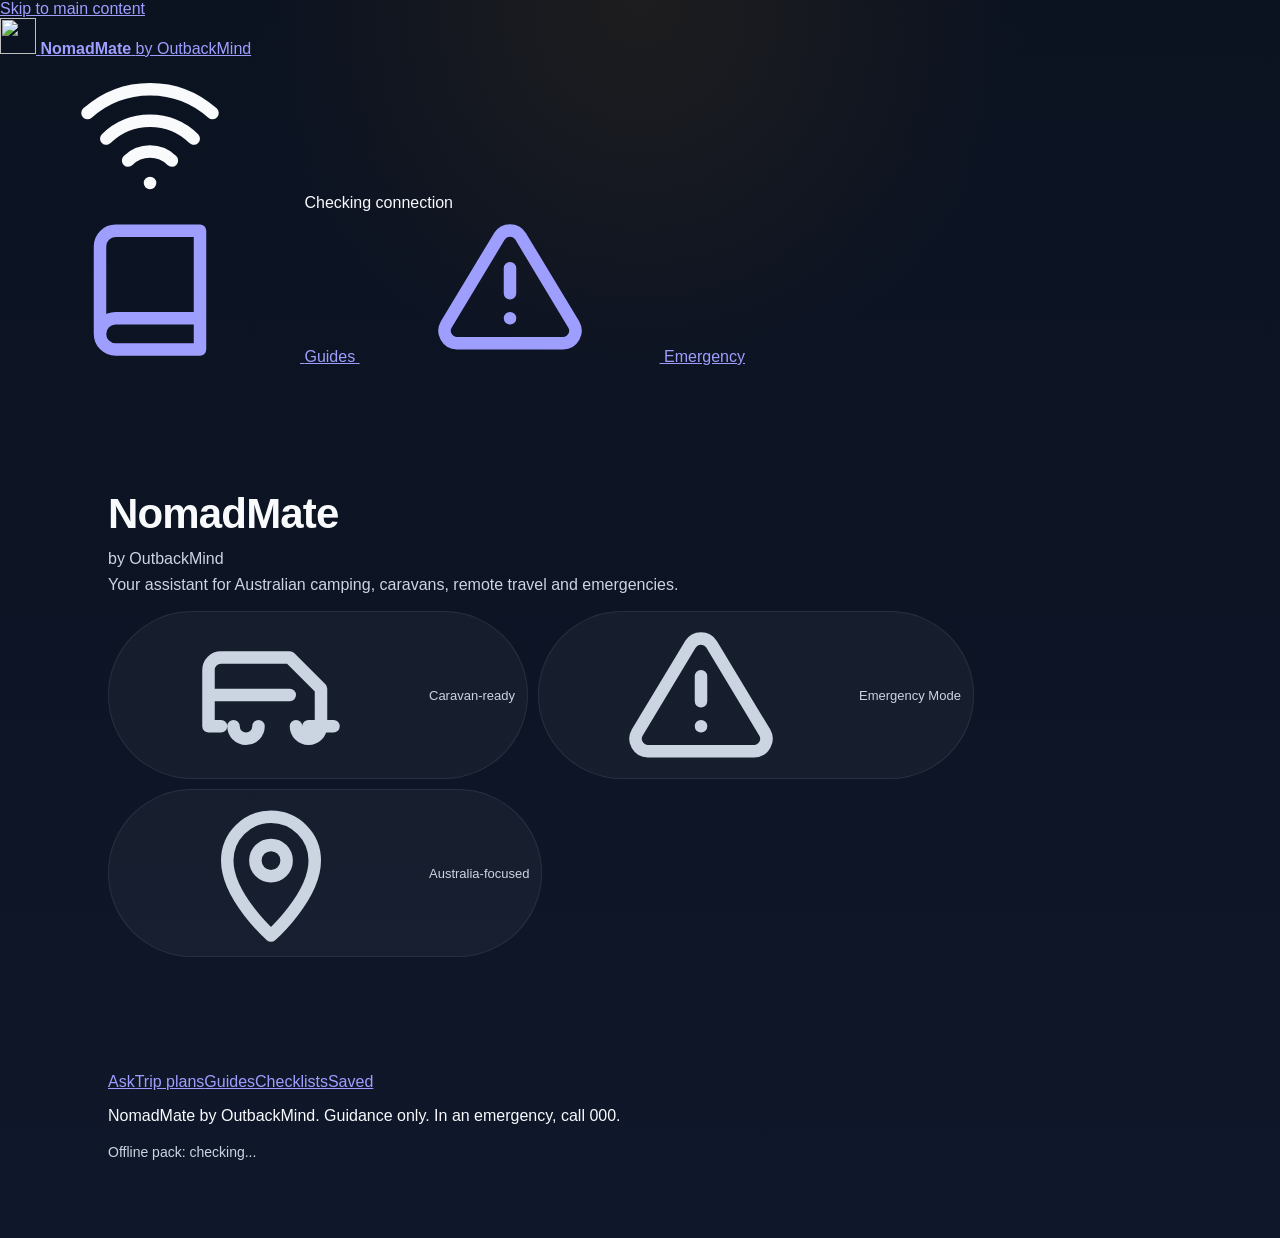
==== commit 37dfe446: "Dashboard D2: separate Ask, Trip plans and Saved screens; Home is hero and tiles; Saved title shorte" ====
--- a/frontend/index.html
+++ b/frontend/index.html
@@ -444,6 +444,17 @@
       <ul id="tileGrid" class="tile-grid"></ul>
     </section>
 
+    <nav id="homeFallback" class="home-fallback" aria-label="NomadMate screens" hidden>
+      <a class="btn-primary" href="#ask">Ask</a><a class="btn-secondary" href="#plans">Trip plans</a><a class="btn-secondary" href="#guides">Guides</a><a class="btn-secondary" href="#checklists">Checklists</a><a class="btn-secondary" href="#settings">Saved</a>
+    </nav>
+
+    <div id="iosNoteHome"></div>
+  </div>
+</section>
+<section id="view-ask" class="guides-view ask-view" aria-labelledby="askTitle" hidden>
+  <div class="wrap">
+    <a class="back-link back-home" href="#" id="backHomeAsk"><svg class="icon" aria-hidden="true"><use href="#i-home"/></svg>Back to NomadMate</a>
+    <h1 id="askTitle" tabindex="-1">Ask</h1>
     <div class="grid">
       <div class="card" id="askCard">
         <div class="label">Ask OutbackMind</div>
@@ -493,19 +504,24 @@
         </ul>
         <p class="mini-note">The saved Guides work without signal and show where each answer comes from.</p>
         <p class="mini-note">Built-in checklists have tick boxes that are saved on this device. Your recent questions and plans are saved here too, so you can read them without signal.</p>
-        <div class="actions"><a class="btn-secondary guides-cta" href="#guides"><svg class="icon" aria-hidden="true"><use href="#i-book"/></svg>Browse Guides</a><a class="btn-secondary guides-cta" id="checklistsBtn" href="#checklists"><svg class="icon" aria-hidden="true"><use href="#i-list"/></svg>Checklists</a><a class="btn-secondary guides-cta" id="settingsBtn" href="#settings"><svg class="icon" aria-hidden="true"><use href="#i-settings"/></svg>Saved data</a></div>
+        <div class="actions"><a class="btn-secondary guides-cta" href="#guides"><svg class="icon" aria-hidden="true"><use href="#i-book"/></svg>Browse Guides</a><a class="btn-secondary guides-cta" id="checklistsBtn" href="#checklists"><svg class="icon" aria-hidden="true"><use href="#i-list"/></svg>Checklists</a><a class="btn-secondary guides-cta" id="settingsBtn" href="#settings"><svg class="icon" aria-hidden="true"><use href="#i-settings"/></svg>Saved</a></div>
       </div>
     </div>
 
-    <div class="card" id="historyCard" style="margin-top: 22px;">
+    <div class="screen-gap"></div>
+    <div class="card" id="historyCard">
       <div class="label">Recent Questions</div>
       <p class="mini-note saved-note" id="historySaved" role="status" aria-live="polite"></p>
-      <div id="history" class="history">Loading history...</div>
+      <div id="history" class="history" data-limit="5">Loading history...</div>
+      <p class="mini-note"><a href="#settings">See what is saved on this phone</a></p>
     </div>
-    <div id="iosNoteHome"></div>
   </div>
-
-  <div class="card" id="planCard" data-needs-network data-offline-label="Trip planning" style="margin-top:30px;">
+</section>
+<section id="view-plans" class="guides-view plans-view" aria-labelledby="plansTitle" hidden>
+  <div class="wrap">
+    <a class="back-link back-home" href="#" id="backHomePlans"><svg class="icon" aria-hidden="true"><use href="#i-home"/></svg>Back to NomadMate</a>
+    <h1 id="plansTitle" tabindex="-1">Trip plans</h1>
+    <div class="card" id="planCard" data-needs-network data-offline-label="Trip planning" >
   <h2 style="margin-bottom:10px;">Trip Planner</h2>
 
   <textarea id="tripInput" aria-label="Describe the trip you want planned" placeholder="Plan a 3-day camping trip in Victoria with a 4WD..."
@@ -519,15 +535,15 @@
 
   <div id="tripOutput" style="margin-top:15px;"></div>
 </div>
-
-<div class="card" id="savedPlansCard" style="margin-top:30px;">
+    <div class="screen-gap"></div>
+    <div class="card" id="savedPlansCard">
   <h3 style="margin:0 0 6px;">Saved Plans</h3>
   <p class="mini-note saved-note" id="plansSaved" role="status" aria-live="polite"></p>
   <div class="actions"><button id="refreshPlansBtn" class="btn-secondary">Refresh Plans</button></div>
-  <div id="tripHistory"></div>
+  <div id="tripHistory" data-limit="3"></div>
 </div>
-
-<div class="card" id="checklistCard" data-needs-network data-offline-label="The checklist generator" style="margin:30px auto 0; max-width:1100px;">
+    <div class="screen-gap"></div>
+    <div class="card" id="checklistCard" data-needs-network data-offline-label="The checklist generator">
   <div class="label">Checklist Generator</div>
   <h2 style="margin:0 0 10px;">Build a trip checklist</h2>
   <p class="mini-note">Describe the trip, vehicle, travellers, and conditions. OutbackMind will create a practical Australian packing and preparation checklist. It is saved on this device so you can tick it off without signal.</p>
@@ -543,7 +559,7 @@
   <div id="checklistStatus" class="status" role="status" aria-live="polite"></div>
   <div id="checklistOutput" class="checklist-output"></div>
 </div>
-
+  </div>
 </section>
 
 <section id="view-emergency" class="emergency-view" aria-labelledby="emergencyTitle" hidden>
@@ -590,7 +606,7 @@
 <section id="view-settings" class="guides-view" aria-labelledby="settingsTitle" hidden>
   <div class="wrap">
     <a class="back-link back-home" href="#" id="backHomeSettings"><svg class="icon" aria-hidden="true"><use href="#i-home"/></svg>Back to NomadMate</a>
-    <h1 id="settingsTitle" tabindex="-1">Saved data and settings</h1>
+    <h1 id="settingsTitle" tabindex="-1">Saved</h1>
     <div id="settingsStatus" class="sr-only" role="status" aria-live="polite"></div>
     <div id="settingsRoot" aria-live="off">
       <noscript><p>This screen needs JavaScript. If you are in danger, call 000 (or 112 on a mobile phone).</p></noscript>
@@ -615,7 +631,7 @@
 
 <footer class="site-footer">
   <div class="wrap">
-    <nav class="footer-nav" aria-label="More NomadMate screens"><a href="#guides">Guides</a><a href="#checklists">Checklists</a><a href="#settings">Saved data and settings</a></nav>
+    <nav class="footer-nav" aria-label="More NomadMate screens"><a href="#ask">Ask</a><a href="#plans">Trip plans</a><a href="#guides">Guides</a><a href="#checklists">Checklists</a><a href="#settings">Saved</a></nav>
     <p>NomadMate by OutbackMind. Guidance only. In an emergency, call 000.</p>
     <p class="mini-note" id="packStatus">Offline pack: checking...</p>
   </div>
@@ -880,6 +896,8 @@
       const a = item.querySelector(".history-a");
       if (window.OMCollapse && a) window.OMCollapse.attach(a, { label: "answer", noClamp: () => item.getAttribute("data-mode") === "emergency" });
     });
+    // Only the newest few are listed; "Show all" reveals the rest.
+    if (window.OMCollapse) window.OMCollapse.limitList(historyEl, ".history-item", { noun: "saved questions" });
   }
 
   async function showHistoryFromCache(prefix) {
@@ -953,6 +971,7 @@
       </div>
     `).join("");
     tripHistory.querySelectorAll(".plan-body").forEach(b => { if (window.OMCollapse) window.OMCollapse.attach(b, { label: "plan" }); });
+    if (window.OMCollapse) window.OMCollapse.limitList(tripHistory, ".plan-item", { noun: "saved plans" });
   }
 
   tripHistory.addEventListener("click", (e) => {
@@ -1131,6 +1150,10 @@
   function updateOutputTools() {
     const t = (outputEl.textContent || "").trim();
     outputToolsEl.hidden = !t || t === PLACEHOLDER_TEXT || t === ERROR_TEXT;
+    // On the Ask screen the answer arrives below the question box. If it is below the fold, bring it into view.
+    if (!outputToolsEl.hidden && outputCardEl.clientWidth && outputCardEl.getBoundingClientRect().top > window.innerHeight * 0.55) {
+      outputCardEl.scrollIntoView({ block: "start" });
+    }
   }
   new MutationObserver(updateOutputTools).observe(outputEl, { childList: true, subtree: true, characterData: true });
   copyAnswerBtn.addEventListener("click", () => {
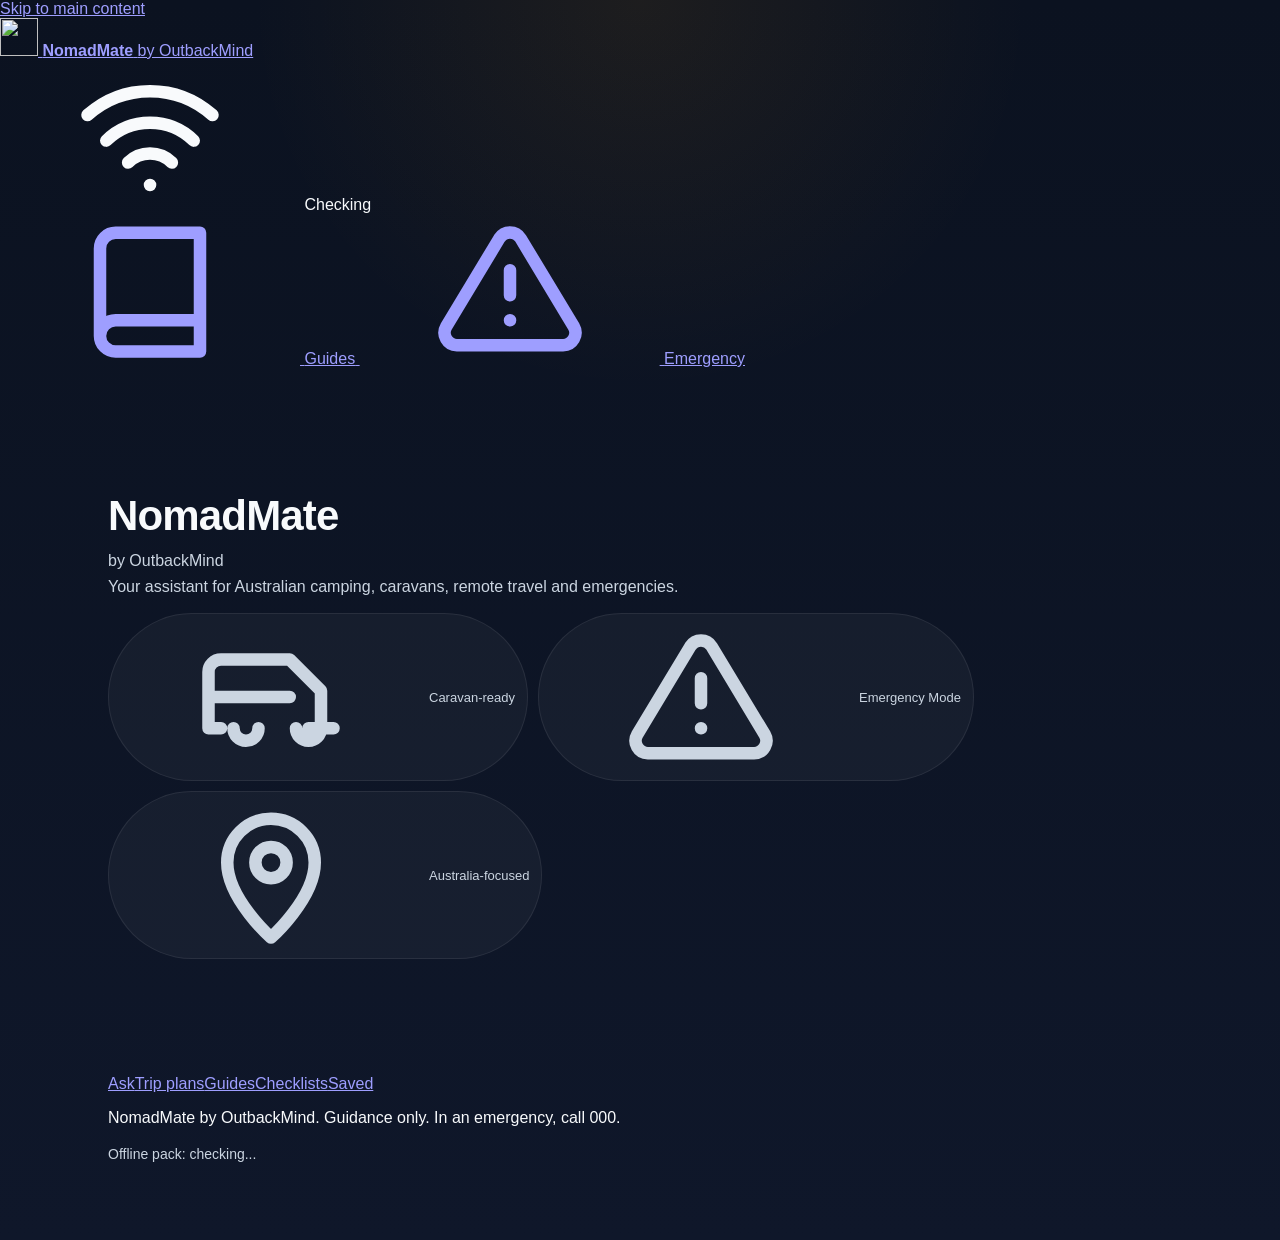
==== commit b1e1555a: "D3: logo concept C (Southern Cross), icon set, design polish, no-jump loading; pack ad71acc97c4e" ====
--- a/frontend/index.html
+++ b/frontend/index.html
@@ -7,6 +7,18 @@
   <meta name="description" content="NomadMate by OutbackMind: outback and caravan travel help for Australia, with an Emergency screen that opens without phone signal." />
   <meta name="theme-color" content="#0b1220" />
   <meta name="color-scheme" content="dark" />
+  <script>
+    /* D3: tell the stylesheet which screen the address points at, before the first paint, so a deep link does not flash the Home screen first.
+       js/offline.js removes this attribute as soon as it has routed. If it never runs, the right screen is still the one showing. */
+    (function () { var h = location.hash || "", v = "home";
+      if (h === "#emergency") v = "emergency"; else if (/^#guides(\/|$)/.test(h)) v = "guides"; else if (/^#checklists(\/|$)/.test(h)) v = "checklists";
+      else if (h === "#settings" || h === "#saved") v = "settings"; else if (h === "#ask") v = "ask"; else if (h === "#plans") v = "plans";
+      document.documentElement.setAttribute("data-boot", v);
+      /* The phone top bar drops its Guides button once the bottom bar is drawn (js/home.js). Start without it, so the top bar keeps one line.
+         home.js clears this; the timer clears it too if home.js never runs, so the Guides button can always come back. */
+      document.documentElement.setAttribute("data-nav-boot", "1");
+      setTimeout(function () { document.documentElement.removeAttribute("data-nav-boot"); }, 5000); })();
+  </script>
   <link rel="manifest" href="/manifest.webmanifest" />
   <link rel="icon" href="/icons/favicon.svg" type="image/svg+xml" />
   <link rel="icon" href="/icons/favicon.ico" sizes="48x48" />
@@ -389,13 +401,13 @@
 <a class="skip-link" href="#main">Skip to main content</a>
 <header class="topbar">
   <a class="brand" href="#" id="brandLink" aria-label="NomadMate by OutbackMind">
-    <img src="/icons/icon-192.png" alt="" width="36" height="36" class="brand-icon" />
+    <img src="/icons/favicon.svg" alt="" width="38" height="38" class="brand-icon" />
     <span class="brand-text"><strong>NomadMate</strong> <span class="brand-sub">by OutbackMind</span></span>
   </a>
   <div class="topbar-right">
     <div id="connPill" class="conn-pill is-checking" role="status" aria-live="polite">
       <svg class="icon" aria-hidden="true"><use href="#i-wifi"/></svg>
-      <span id="connText">Checking connection</span>
+      <span id="connText">Checking</span>
     </div>
     <a id="guidesBtn" class="guides-top" href="#guides">
       <svg class="icon" aria-hidden="true"><use href="#i-book"/></svg>
